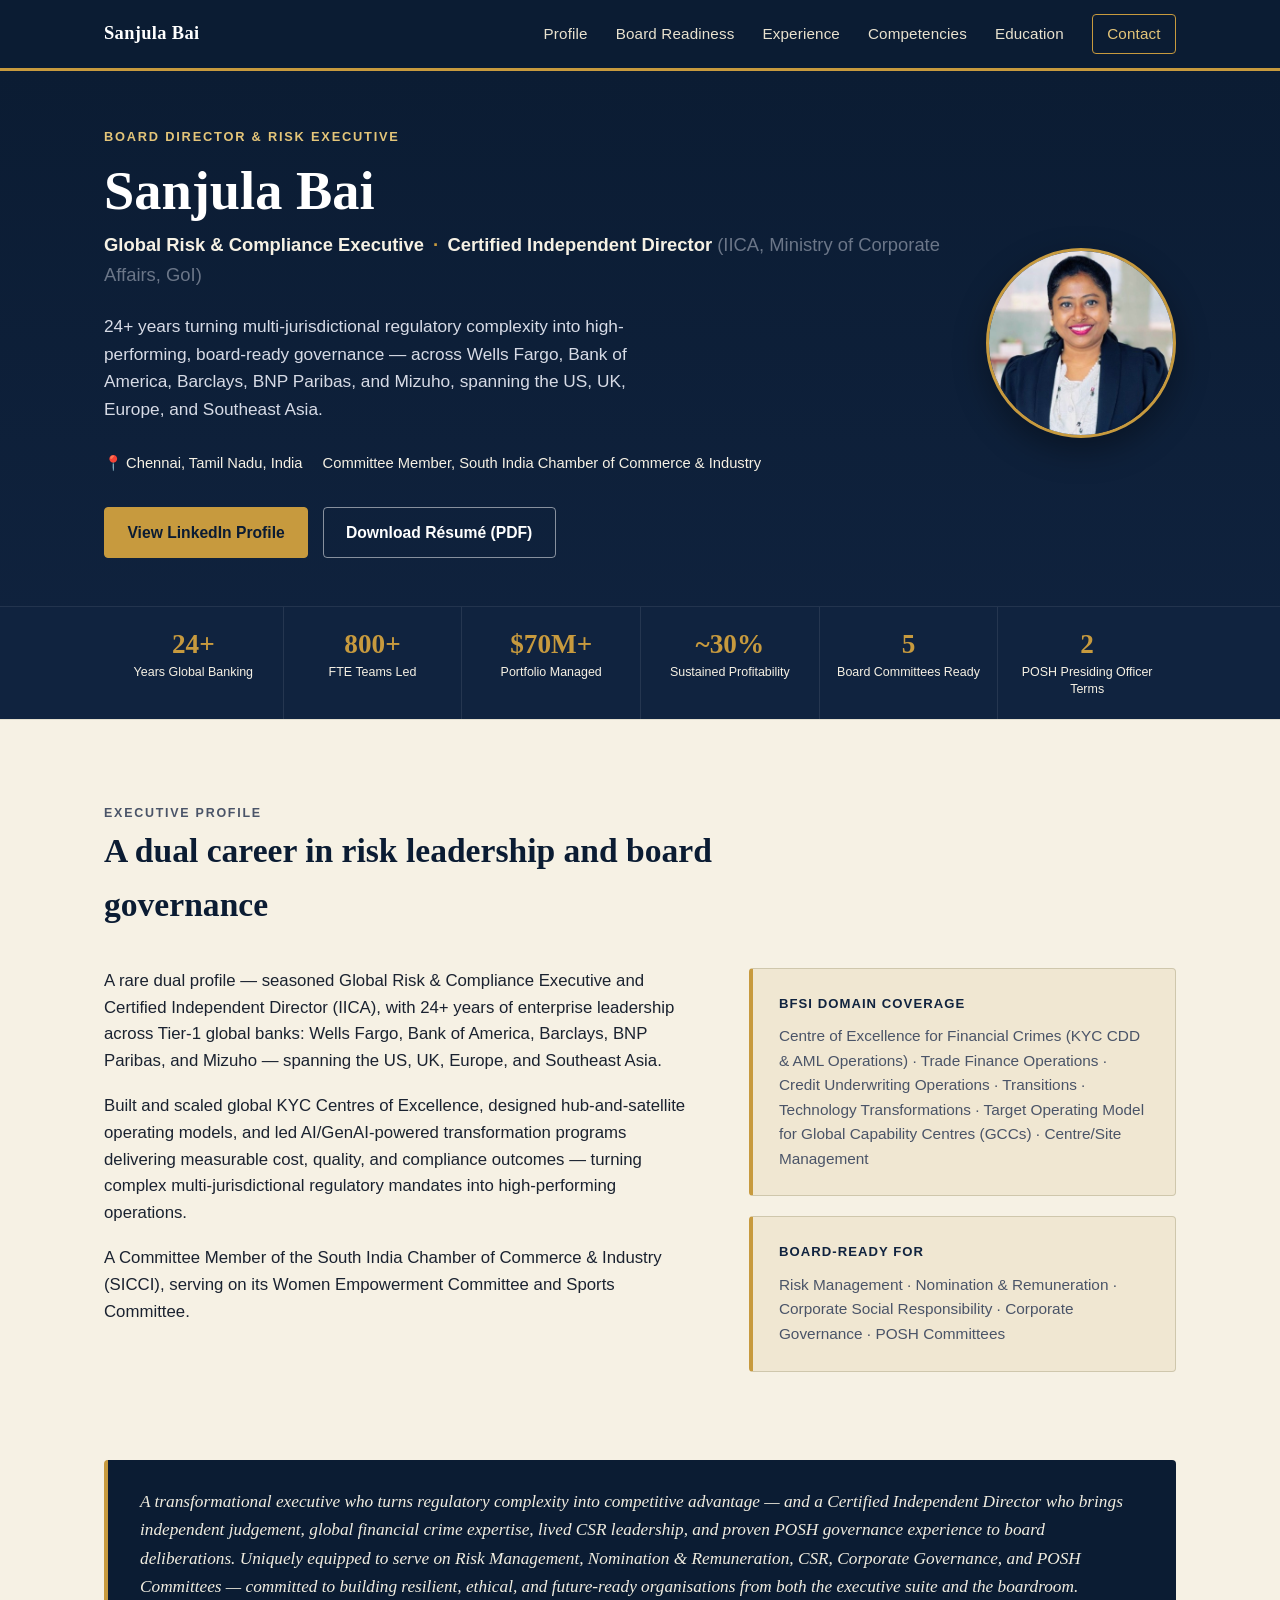
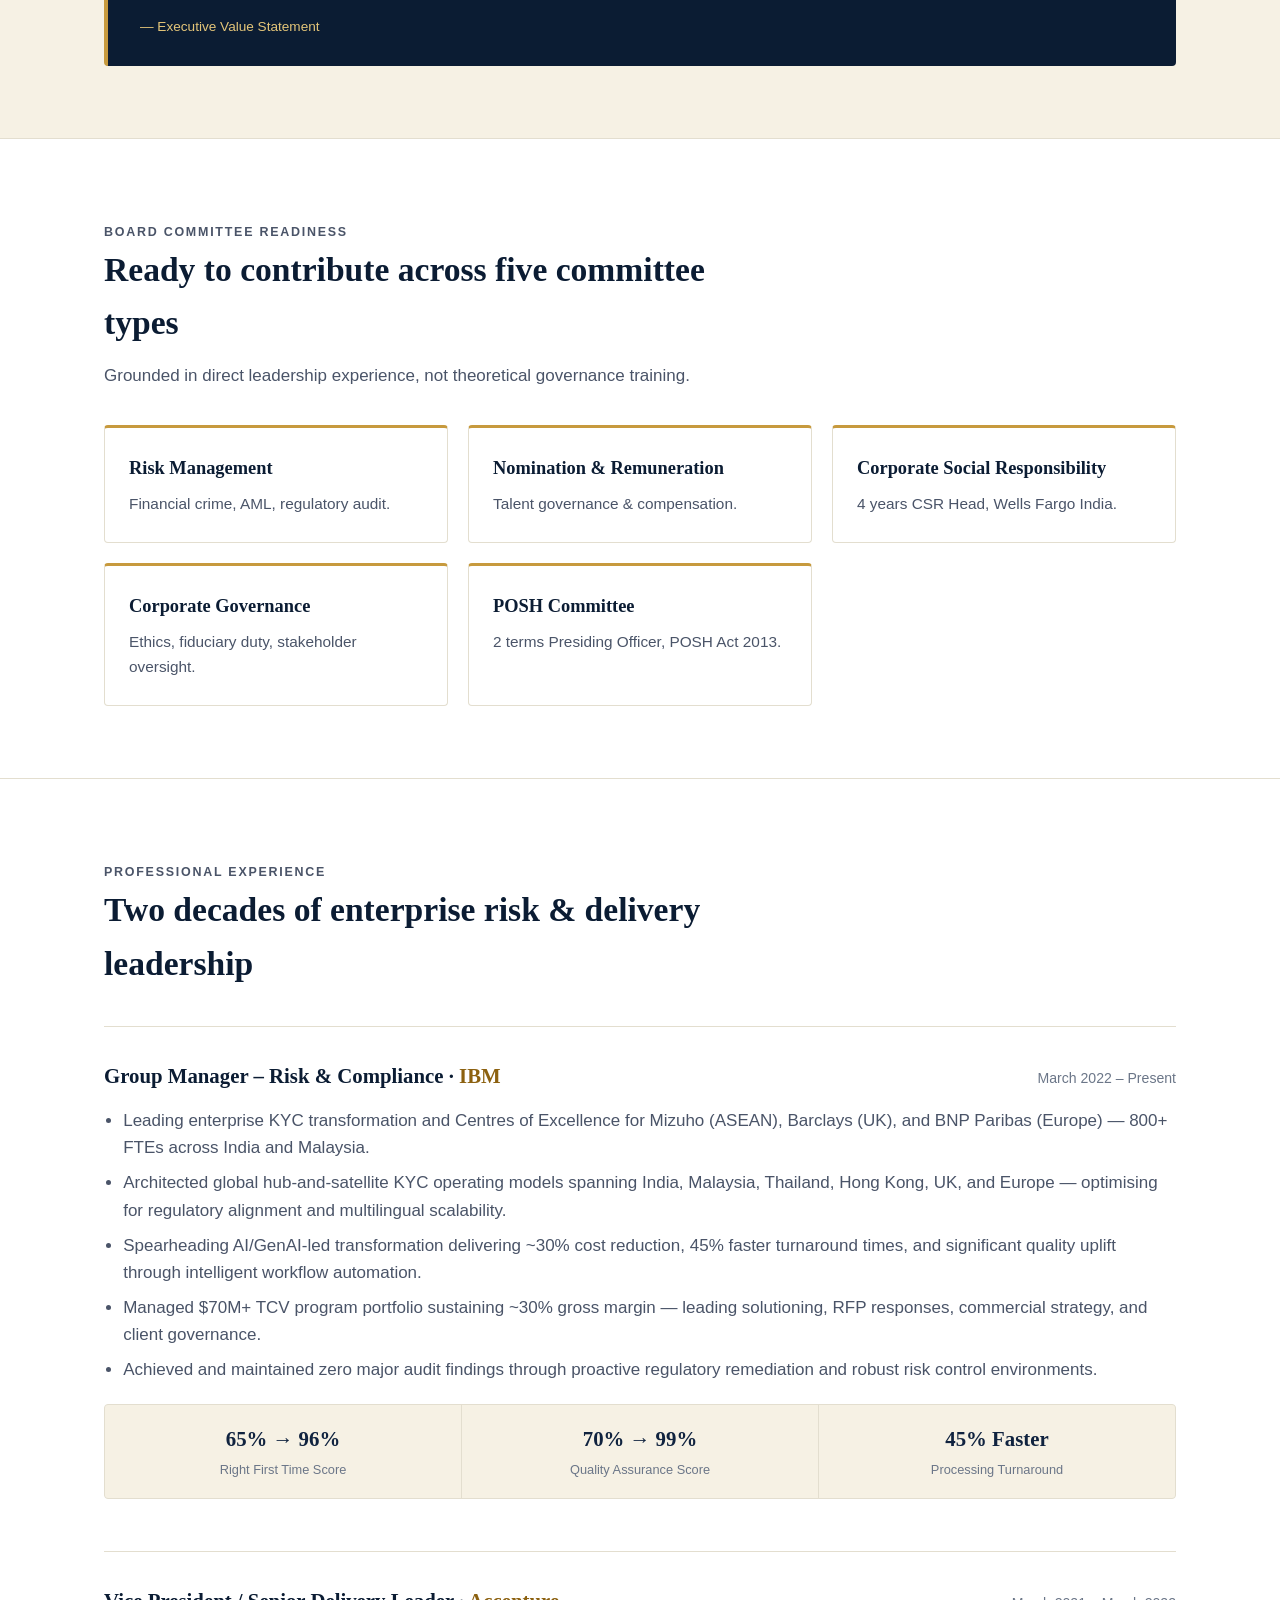
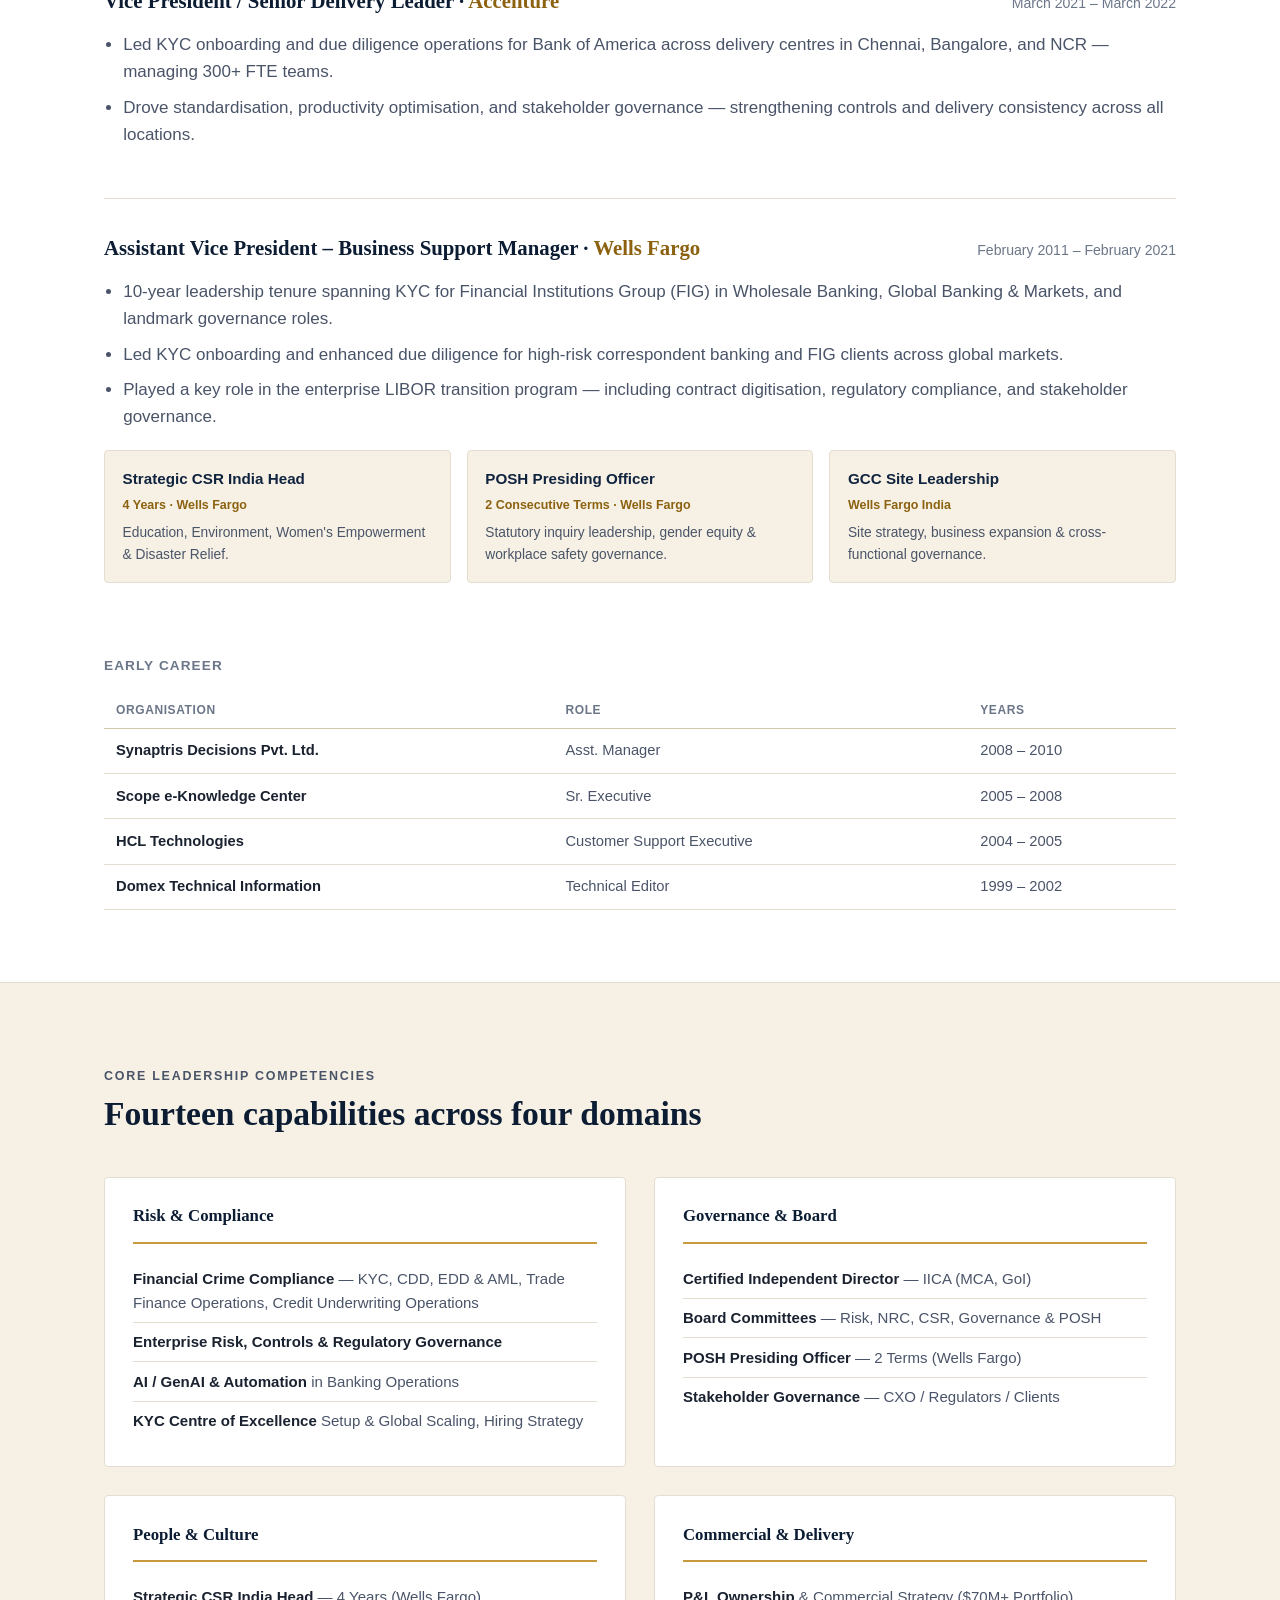
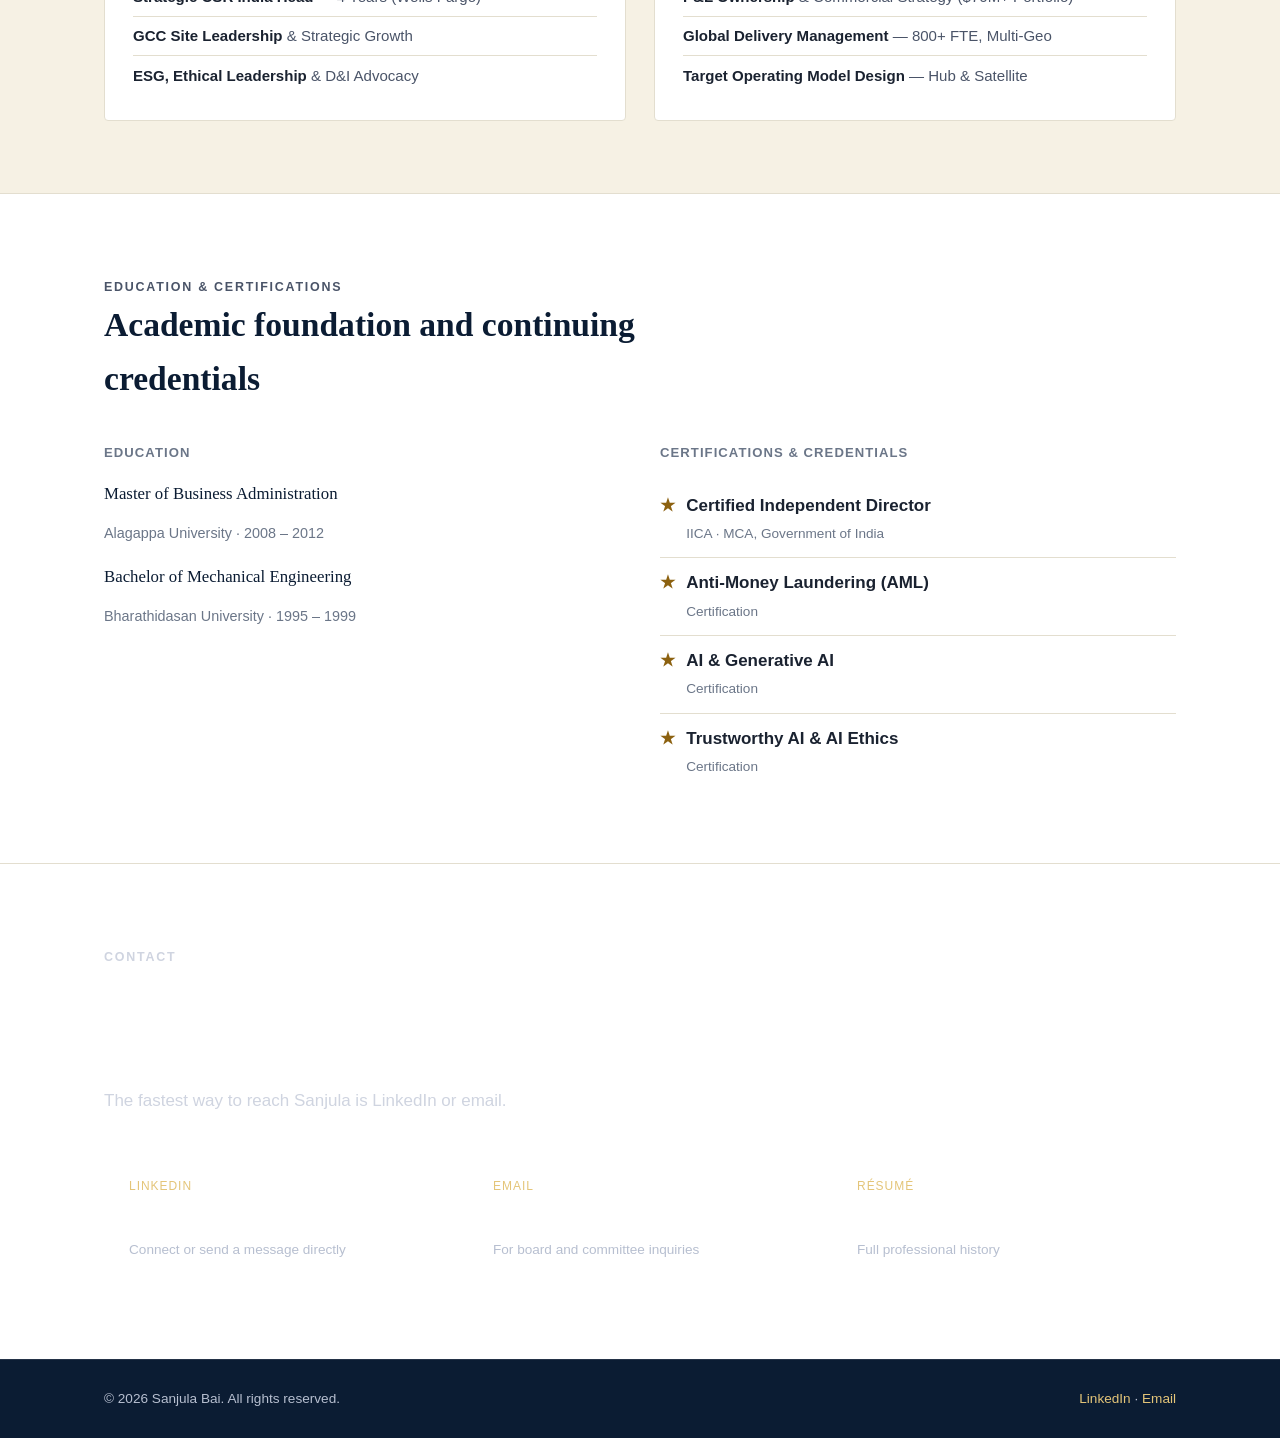
==== index.html @ 7408be64 "Initial build: Sanjula Bai executive profile site Static HTML/CSS/JS board-facing bio site built fro" ====
<!DOCTYPE html>
<html lang="en">
<head>
<meta charset="UTF-8">
<meta name="viewport" content="width=device-width, initial-scale=1">
<title>Sanjula Bai — Global Risk &amp; Compliance Executive · Certified Independent Director</title>
<meta name="description" content="Sanjula Bai is a Global Risk &amp; Compliance Executive and Certified Independent Director (IICA) with 24+ years across Wells Fargo, Bank of America, Barclays, BNP Paribas, and Mizuho. Board-ready for Risk, Nomination &amp; Remuneration, CSR, Corporate Governance, and POSH committees.">
<link rel="canonical" href="https://sanjulabai.com/">

<!-- Open Graph -->
<meta property="og:type" content="profile">
<meta property="og:title" content="Sanjula Bai — Global Risk &amp; Compliance Executive · Certified Independent Director">
<meta property="og:description" content="24+ years across Wells Fargo, Bank of America, Barclays, BNP Paribas, and Mizuho. 800+ FTE teams led · $70M+ portfolio managed · Board-ready for 5 committee types.">
<meta property="og:url" content="https://sanjulabai.com/">
<meta property="og:site_name" content="Sanjula Bai">
<meta property="og:image" content="https://sanjulabai.com/assets/img/og-image.png">
<meta property="og:image:width" content="1200">
<meta property="og:image:height" content="630">
<meta property="og:locale" content="en_US">

<!-- Twitter -->
<meta name="twitter:card" content="summary_large_image">
<meta name="twitter:title" content="Sanjula Bai — Global Risk &amp; Compliance Executive · Certified Independent Director">
<meta name="twitter:description" content="24+ years across Wells Fargo, Bank of America, Barclays, BNP Paribas, and Mizuho. Board-ready for Risk, Nomination &amp; Remuneration, CSR, Corporate Governance, and POSH committees.">
<meta name="twitter:image" content="https://sanjulabai.com/assets/img/og-image.png">

<link rel="icon" href="/favicon.svg" type="image/svg+xml">
<link rel="alternate icon" href="/favicon.svg">
<link rel="apple-touch-icon" href="/assets/img/apple-touch-icon.png">
<meta name="theme-color" content="#0b1c33">

<link rel="stylesheet" href="/css/style.css">

<script type="application/ld+json">
{
  "@context": "https://schema.org",
  "@type": "Person",
  "name": "Sanjula Bai",
  "url": "https://sanjulabai.com/",
  "image": "https://sanjulabai.com/assets/img/sanjula-bai-headshot.png",
  "jobTitle": "Group Manager – Risk & Compliance",
  "worksFor": {
    "@type": "Organization",
    "name": "IBM"
  },
  "email": "mailto:sanjulabai@gmail.com",
  "sameAs": [
    "https://www.linkedin.com/in/sanjulabai/"
  ],
  "address": {
    "@type": "PostalAddress",
    "addressLocality": "Chennai",
    "addressRegion": "Tamil Nadu",
    "addressCountry": "IN"
  },
  "alumniOf": [
    {
      "@type": "CollegeOrUniversity",
      "name": "Alagappa University"
    },
    {
      "@type": "CollegeOrUniversity",
      "name": "Bharathidasan University"
    }
  ],
  "hasCredential": [
    {
      "@type": "EducationalOccupationalCredential",
      "credentialCategory": "Certified Independent Director",
      "recognizedBy": {
        "@type": "Organization",
        "name": "Indian Institute of Corporate Affairs (IICA), Ministry of Corporate Affairs, Government of India"
      }
    },
    {
      "@type": "EducationalOccupationalCredential",
      "credentialCategory": "Anti-Money Laundering (AML) Certification"
    },
    {
      "@type": "EducationalOccupationalCredential",
      "credentialCategory": "AI & Generative AI Certification"
    },
    {
      "@type": "EducationalOccupationalCredential",
      "credentialCategory": "Trustworthy AI & AI Ethics Certification"
    }
  ],
  "memberOf": [
    {
      "@type": "Organization",
      "name": "South India Chamber of Commerce & Industry (SICCI)"
    }
  ],
  "description": "Global Risk & Compliance Executive and Certified Independent Director (IICA) with 24+ years of enterprise leadership across Wells Fargo, Bank of America, Barclays, BNP Paribas, and Mizuho, spanning the US, UK, Europe, and Southeast Asia."
}
</script>
</head>
<body>
<a class="skip-link" href="#main">Skip to main content</a>

<header class="site-header">
  <div class="wrap">
    <a class="brand" href="#top">Sanjula Bai</a>
    <button class="nav-toggle" type="button" aria-expanded="false" aria-controls="site-nav">
      <span aria-hidden="true">☰</span> Menu
    </button>
    <nav class="site-nav" id="site-nav" aria-label="Primary">
      <a href="#profile">Profile</a>
      <a href="#board">Board Readiness</a>
      <a href="#experience">Experience</a>
      <a href="#competencies">Competencies</a>
      <a href="#education">Education</a>
      <a href="#contact" class="nav-cta">Contact</a>
    </nav>
  </div>
</header>

<main id="main">

  <section class="hero" id="top">
    <div class="wrap hero-grid">
      <div>
        <p class="hero-eyebrow">Board Director &amp; Risk Executive</p>
        <h1>Sanjula Bai</h1>
        <p class="role-line">Global Risk &amp; Compliance Executive<span class="sep">·</span>Certified Independent Director <span style="color:var(--ink-faint); font-weight:500;">(IICA, Ministry of Corporate Affairs, GoI)</span></p>
        <p class="positioning">24+ years turning multi-jurisdictional regulatory complexity into high-performing, board-ready governance — across Wells Fargo, Bank of America, Barclays, BNP Paribas, and Mizuho, spanning the US, UK, Europe, and Southeast Asia.</p>
        <p class="hero-meta">
          <span>📍 Chennai, Tamil Nadu, India</span>
          <span>Committee Member, South India Chamber of Commerce &amp; Industry</span>
        </p>
        <div class="hero-actions">
          <a class="btn btn-gold" href="https://www.linkedin.com/in/sanjulabai/" target="_blank" rel="noopener">View LinkedIn Profile</a>
          <a class="btn btn-outline" href="/assets/resume/Sanjula-Bai-Resume.pdf" download>Download Résumé (PDF)</a>
        </div>
      </div>
      <div class="hero-photo">
        <img src="/assets/img/sanjula-bai-headshot.png" alt="Portrait of Sanjula Bai" width="190" height="190">
      </div>
    </div>
    <div class="stat-strip">
      <div class="wrap">
        <ul>
          <li><span class="num">24+</span><span class="label">Years Global Banking</span></li>
          <li><span class="num">800+</span><span class="label">FTE Teams Led</span></li>
          <li><span class="num">$70M+</span><span class="label">Portfolio Managed</span></li>
          <li><span class="num">~30%</span><span class="label">Sustained Profitability</span></li>
          <li><span class="num">5</span><span class="label">Board Committees Ready</span></li>
          <li><span class="num">2</span><span class="label">POSH Presiding Officer Terms</span></li>
        </ul>
      </div>
    </div>
  </section>

  <section id="profile">
    <div class="wrap">
      <div class="section-head">
        <p class="section-kicker">Executive Profile</p>
        <h2>A dual career in risk leadership and board governance</h2>
      </div>
      <div class="profile-text">
        <div>
          <p>A rare dual profile — seasoned Global Risk &amp; Compliance Executive and Certified Independent Director (IICA), with 24+ years of enterprise leadership across Tier-1 global banks: Wells Fargo, Bank of America, Barclays, BNP Paribas, and Mizuho — spanning the US, UK, Europe, and Southeast Asia.</p>
          <p>Built and scaled global KYC Centres of Excellence, designed hub-and-satellite operating models, and led AI/GenAI-powered transformation programs delivering measurable cost, quality, and compliance outcomes — turning complex multi-jurisdictional regulatory mandates into high-performing operations.</p>
          <p>A Committee Member of the South India Chamber of Commerce &amp; Industry (SICCI), serving on its Women Empowerment Committee and Sports Committee.</p>
        </div>
        <div>
          <div class="capability-panel">
            <h3>BFSI Domain Coverage</h3>
            <p>Centre of Excellence for Financial Crimes (KYC CDD &amp; AML Operations) · Trade Finance Operations · Credit Underwriting Operations · Transitions · Technology Transformations · Target Operating Model for Global Capability Centres (GCCs) · Centre/Site Management</p>
          </div>
          <div class="capability-panel">
            <h3>Board-Ready For</h3>
            <p>Risk Management · Nomination &amp; Remuneration · Corporate Social Responsibility · Corporate Governance · POSH Committees</p>
          </div>
        </div>
        <div class="pull-quote">
          <blockquote>A transformational executive who turns regulatory complexity into competitive advantage — and a Certified Independent Director who brings independent judgement, global financial crime expertise, lived CSR leadership, and proven POSH governance experience to board deliberations. Uniquely equipped to serve on Risk Management, Nomination &amp; Remuneration, CSR, Corporate Governance, and POSH Committees — committed to building resilient, ethical, and future-ready organisations from both the executive suite and the boardroom.</blockquote>
          <cite>— Executive Value Statement</cite>
        </div>
      </div>
    </div>
  </section>

  <section id="board">
    <div class="wrap">
      <div class="section-head">
        <p class="section-kicker">Board Committee Readiness</p>
        <h2>Ready to contribute across five committee types</h2>
        <p>Grounded in direct leadership experience, not theoretical governance training.</p>
      </div>
      <div class="committee-grid">
        <div class="committee-card">
          <h3>Risk Management</h3>
          <p>Financial crime, AML, regulatory audit.</p>
        </div>
        <div class="committee-card">
          <h3>Nomination &amp; Remuneration</h3>
          <p>Talent governance &amp; compensation.</p>
        </div>
        <div class="committee-card">
          <h3>Corporate Social Responsibility</h3>
          <p>4 years CSR Head, Wells Fargo India.</p>
        </div>
        <div class="committee-card">
          <h3>Corporate Governance</h3>
          <p>Ethics, fiduciary duty, stakeholder oversight.</p>
        </div>
        <div class="committee-card">
          <h3>POSH Committee</h3>
          <p>2 terms Presiding Officer, POSH Act 2013.</p>
        </div>
      </div>
    </div>
  </section>

  <section id="experience">
    <div class="wrap">
      <div class="section-head">
        <p class="section-kicker">Professional Experience</p>
        <h2>Two decades of enterprise risk &amp; delivery leadership</h2>
      </div>

      <div class="role">
        <div class="role-head">
          <h3 class="role-title">Group Manager – Risk &amp; Compliance <span class="sep">·</span> <span class="company">IBM</span></h3>
          <span class="role-dates">March 2022 – Present</span>
        </div>
        <ul class="bullets">
          <li>Leading enterprise KYC transformation and Centres of Excellence for Mizuho (ASEAN), Barclays (UK), and BNP Paribas (Europe) — 800+ FTEs across India and Malaysia.</li>
          <li>Architected global hub-and-satellite KYC operating models spanning India, Malaysia, Thailand, Hong Kong, UK, and Europe — optimising for regulatory alignment and multilingual scalability.</li>
          <li>Spearheading AI/GenAI-led transformation delivering ~30% cost reduction, 45% faster turnaround times, and significant quality uplift through intelligent workflow automation.</li>
          <li>Managed $70M+ TCV program portfolio sustaining ~30% gross margin — leading solutioning, RFP responses, commercial strategy, and client governance.</li>
          <li>Achieved and maintained zero major audit findings through proactive regulatory remediation and robust risk control environments.</li>
        </ul>
        <div class="metric-row">
          <div class="metric"><span class="value">65% → 96%</span><span class="label">Right First Time Score</span></div>
          <div class="metric"><span class="value">70% → 99%</span><span class="label">Quality Assurance Score</span></div>
          <div class="metric"><span class="value">45% Faster</span><span class="label">Processing Turnaround</span></div>
        </div>
      </div>

      <div class="role">
        <div class="role-head">
          <h3 class="role-title">Vice President / Senior Delivery Leader <span class="sep">·</span> <span class="company">Accenture</span></h3>
          <span class="role-dates">March 2021 – March 2022</span>
        </div>
        <ul class="bullets">
          <li>Led KYC onboarding and due diligence operations for Bank of America across delivery centres in Chennai, Bangalore, and NCR — managing 300+ FTE teams.</li>
          <li>Drove standardisation, productivity optimisation, and stakeholder governance — strengthening controls and delivery consistency across all locations.</li>
        </ul>
      </div>

      <div class="role">
        <div class="role-head">
          <h3 class="role-title">Assistant Vice President – Business Support Manager <span class="sep">·</span> <span class="company">Wells Fargo</span></h3>
          <span class="role-dates">February 2011 – February 2021</span>
        </div>
        <ul class="bullets">
          <li>10-year leadership tenure spanning KYC for Financial Institutions Group (FIG) in Wholesale Banking, Global Banking &amp; Markets, and landmark governance roles.</li>
          <li>Led KYC onboarding and enhanced due diligence for high-risk correspondent banking and FIG clients across global markets.</li>
          <li>Played a key role in the enterprise LIBOR transition program — including contract digitisation, regulatory compliance, and stakeholder governance.</li>
        </ul>
        <div class="concurrent-roles">
          <div class="item">
            <h4>Strategic CSR India Head</h4>
            <span class="tenure">4 Years · Wells Fargo</span>
            <p>Education, Environment, Women's Empowerment &amp; Disaster Relief.</p>
          </div>
          <div class="item">
            <h4>POSH Presiding Officer</h4>
            <span class="tenure">2 Consecutive Terms · Wells Fargo</span>
            <p>Statutory inquiry leadership, gender equity &amp; workplace safety governance.</p>
          </div>
          <div class="item">
            <h4>GCC Site Leadership</h4>
            <span class="tenure">Wells Fargo India</span>
            <p>Site strategy, business expansion &amp; cross-functional governance.</p>
          </div>
        </div>
      </div>

      <div class="early-career">
        <h3>Early Career</h3>
        <table>
          <thead>
            <tr><th scope="col">Organisation</th><th scope="col">Role</th><th scope="col">Years</th></tr>
          </thead>
          <tbody>
            <tr><td>Synaptris Decisions Pvt. Ltd.</td><td>Asst. Manager</td><td>2008 – 2010</td></tr>
            <tr><td>Scope e-Knowledge Center</td><td>Sr. Executive</td><td>2005 – 2008</td></tr>
            <tr><td>HCL Technologies</td><td>Customer Support Executive</td><td>2004 – 2005</td></tr>
            <tr><td>Domex Technical Information</td><td>Technical Editor</td><td>1999 – 2002</td></tr>
          </tbody>
        </table>
      </div>
    </div>
  </section>

  <section id="competencies">
    <div class="wrap">
      <div class="section-head">
        <p class="section-kicker">Core Leadership Competencies</p>
        <h2>Fourteen capabilities across four domains</h2>
      </div>
      <div class="competency-groups">
        <div class="competency-group">
          <h3>Risk &amp; Compliance</h3>
          <ul>
            <li><strong>Financial Crime Compliance</strong> — KYC, CDD, EDD &amp; AML, Trade Finance Operations, Credit Underwriting Operations</li>
            <li><strong>Enterprise Risk, Controls &amp; Regulatory Governance</strong></li>
            <li><strong>AI / GenAI &amp; Automation</strong> in Banking Operations</li>
            <li><strong>KYC Centre of Excellence</strong> Setup &amp; Global Scaling, Hiring Strategy</li>
          </ul>
        </div>
        <div class="competency-group">
          <h3>Governance &amp; Board</h3>
          <ul>
            <li><strong>Certified Independent Director</strong> — IICA (MCA, GoI)</li>
            <li><strong>Board Committees</strong> — Risk, NRC, CSR, Governance &amp; POSH</li>
            <li><strong>POSH Presiding Officer</strong> — 2 Terms (Wells Fargo)</li>
            <li><strong>Stakeholder Governance</strong> — CXO / Regulators / Clients</li>
          </ul>
        </div>
        <div class="competency-group">
          <h3>People &amp; Culture</h3>
          <ul>
            <li><strong>Strategic CSR India Head</strong> — 4 Years (Wells Fargo)</li>
            <li><strong>GCC Site Leadership</strong> &amp; Strategic Growth</li>
            <li><strong>ESG, Ethical Leadership</strong> &amp; D&amp;I Advocacy</li>
          </ul>
        </div>
        <div class="competency-group">
          <h3>Commercial &amp; Delivery</h3>
          <ul>
            <li><strong>P&amp;L Ownership</strong> &amp; Commercial Strategy ($70M+ Portfolio)</li>
            <li><strong>Global Delivery Management</strong> — 800+ FTE, Multi-Geo</li>
            <li><strong>Target Operating Model Design</strong> — Hub &amp; Satellite</li>
          </ul>
        </div>
      </div>
    </div>
  </section>

  <section id="education">
    <div class="wrap">
      <div class="section-head">
        <p class="section-kicker">Education &amp; Certifications</p>
        <h2>Academic foundation and continuing credentials</h2>
      </div>
      <div class="edu-cert-grid">
        <div>
          <h3>Education</h3>
          <div class="edu-item">
            <p class="degree">Master of Business Administration</p>
            <p class="school">Alagappa University · 2008 – 2012</p>
          </div>
          <div class="edu-item">
            <p class="degree">Bachelor of Mechanical Engineering</p>
            <p class="school">Bharathidasan University · 1995 – 1999</p>
          </div>
        </div>
        <div>
          <h3>Certifications &amp; Credentials</h3>
          <ul class="cert-list">
            <li><span class="mark">★</span><span><span class="name">Certified Independent Director</span><span class="issuer">IICA · MCA, Government of India</span></span></li>
            <li><span class="mark">★</span><span><span class="name">Anti-Money Laundering (AML)</span><span class="issuer">Certification</span></span></li>
            <li><span class="mark">★</span><span><span class="name">AI &amp; Generative AI</span><span class="issuer">Certification</span></span></li>
            <li><span class="mark">★</span><span><span class="name">Trustworthy AI &amp; AI Ethics</span><span class="issuer">Certification</span></span></li>
          </ul>
        </div>
      </div>
    </div>
  </section>

  <section id="contact" class="contact-section">
    <div class="wrap">
      <div class="section-head">
        <p class="section-kicker">Contact</p>
        <h2>For board opportunities and speaking engagements</h2>
        <p>The fastest way to reach Sanjula is LinkedIn or email.</p>
      </div>
      <div class="contact-grid">
        <a class="contact-card" href="https://www.linkedin.com/in/sanjulabai/" target="_blank" rel="noopener">
          <span class="kicker">LinkedIn</span>
          <span class="value">linkedin.com/in/sanjulabai</span>
          <span class="hint">Connect or send a message directly</span>
        </a>
        <a class="contact-card" href="mailto:sanjulabai@gmail.com">
          <span class="kicker">Email</span>
          <span class="value">sanjulabai@gmail.com</span>
          <span class="hint">For board and committee inquiries</span>
        </a>
        <a class="contact-card" href="/assets/resume/Sanjula-Bai-Resume.pdf" download>
          <span class="kicker">Résumé</span>
          <span class="value">Download PDF</span>
          <span class="hint">Full professional history</span>
        </a>
      </div>
    </div>
  </section>

</main>

<footer class="site-footer">
  <div class="wrap">
    <span>© <span id="year">2026</span> Sanjula Bai. All rights reserved.</span>
    <span><a href="https://www.linkedin.com/in/sanjulabai/" target="_blank" rel="noopener">LinkedIn</a> · <a href="mailto:sanjulabai@gmail.com">Email</a></span>
  </div>
</footer>

<script src="/js/main.js"></script>
</body>
</html>
---- css/style.css ----
/* Sanjula Bai — board/executive profile site
   Palette carries the résumé's navy + gold identity. Light theme is the
   primary design target; dark theme follows prefers-color-scheme. */

:root {
  --navy-900: #0b1c33;
  --navy-800: #10233f;
  --navy-700: #16304f;
  --gold-600: #8c6110;
  --gold-500: #c79a3e;
  --gold-300: #e4c579;
  --cream-100: #f6f1e4;
  --cream-200: #f0e7d2;
  --paper: #ffffff;
  --ink: #1a2230;
  --ink-soft: #4a5468;
  --ink-faint: #6b7688;
  --line: #e3decf;
  --line-strong: #cfc7ac;
  --focus: #0b6bcb;

  --font-serif: Georgia, "Iowan Old Style", "Palatino Linotype", Palatino, "Book Antiqua", serif;
  --font-sans: -apple-system, BlinkMacSystemFont, "Segoe UI", Roboto, "Helvetica Neue", Arial, sans-serif;

  --max-width: 1120px;
  --radius: 4px;
}

@media (prefers-color-scheme: dark) {
  :root:not([data-theme="light"]) {
    --navy-900: #060e1c;
    --navy-800: #0c1a2e;
    --navy-700: #142944;
    --gold-600: #d8ac4e;
    --gold-500: #e0b95c;
    --gold-300: #eecf8b;
    --cream-100: #16202f;
    --cream-200: #1b2636;
    --paper: #0d1520;
    --ink: #e9ecf2;
    --ink-soft: #b7c0d0;
    --ink-faint: #8a95a8;
    --line: #263043;
    --line-strong: #35415a;
    --focus: #6fb3ff;
  }
}

:root[data-theme="dark"] {
  --navy-900: #060e1c;
  --navy-800: #0c1a2e;
  --navy-700: #142944;
  --gold-600: #d8ac4e;
  --gold-500: #e0b95c;
  --gold-300: #eecf8b;
  --cream-100: #16202f;
  --cream-200: #1b2636;
  --paper: #0d1520;
  --ink: #e9ecf2;
  --ink-soft: #b7c0d0;
  --ink-faint: #8a95a8;
  --line: #263043;
  --line-strong: #35415a;
  --focus: #6fb3ff;
}

* { box-sizing: border-box; }

html {
  -webkit-text-size-adjust: 100%;
}

body {
  margin: 0;
  background: var(--paper);
  color: var(--ink);
  font-family: var(--font-sans);
  font-size: 17px;
  line-height: 1.6;
  -webkit-font-smoothing: antialiased;
}

img { max-width: 100%; display: block; }

a { color: inherit; }

.visually-hidden {
  position: absolute;
  width: 1px; height: 1px;
  padding: 0; margin: -1px;
  overflow: hidden;
  clip: rect(0,0,0,0);
  white-space: nowrap;
  border: 0;
}

.skip-link {
  position: absolute;
  left: 1rem;
  top: -3rem;
  background: var(--navy-900);
  color: #fff;
  padding: 0.6rem 1rem;
  border-radius: var(--radius);
  z-index: 100;
  transition: top 0.15s ease;
}
.skip-link:focus {
  top: 1rem;
}

:focus-visible {
  outline: 3px solid var(--focus);
  outline-offset: 2px;
}

.wrap {
  max-width: var(--max-width);
  margin: 0 auto;
  padding: 0 1.5rem;
}

/* ---------- Header / Nav ---------- */

.site-header {
  background: var(--navy-900);
  color: #fff;
  border-bottom: 3px solid var(--gold-500);
}

.site-header .wrap {
  display: flex;
  align-items: center;
  justify-content: space-between;
  gap: 1rem;
  min-height: 68px;
}

.site-header .brand {
  font-family: var(--font-serif);
  font-weight: 700;
  font-size: 1.15rem;
  letter-spacing: 0.02em;
  color: #fff;
  text-decoration: none;
  white-space: nowrap;
}

.site-nav {
  display: flex;
  align-items: center;
  gap: 1.75rem;
}

.site-nav a {
  color: #e9e2cf;
  text-decoration: none;
  font-size: 0.95rem;
  letter-spacing: 0.01em;
}

.site-nav a:hover,
.site-nav a:focus-visible {
  color: var(--gold-300);
}

.nav-cta {
  border: 1px solid var(--gold-500);
  padding: 0.4rem 0.9rem;
  border-radius: var(--radius);
  color: var(--gold-300) !important;
}
.nav-cta:hover, .nav-cta:focus-visible {
  background: var(--gold-500);
  color: var(--navy-900) !important;
}

.nav-toggle {
  display: none;
  background: transparent;
  border: 1px solid rgba(255,255,255,0.35);
  color: #fff;
  border-radius: var(--radius);
  padding: 0.4rem 0.6rem;
  font-size: 0.95rem;
}

@media (max-width: 760px) {
  .nav-toggle { display: inline-flex; align-items: center; gap: 0.4rem; }
  .site-nav {
    position: absolute;
    top: 68px;
    left: 0;
    right: 0;
    background: var(--navy-900);
    flex-direction: column;
    align-items: flex-start;
    gap: 0;
    padding: 0.5rem 1.5rem 1.25rem;
    border-bottom: 3px solid var(--gold-500);
    display: none;
  }
  .site-nav.is-open { display: flex; }
  .site-nav a {
    padding: 0.65rem 0;
    width: 100%;
    border-bottom: 1px solid rgba(255,255,255,0.08);
  }
  .site-header { position: relative; }
  .nav-cta { margin-top: 0.5rem; display: inline-block; }
}

/* ---------- Hero ---------- */

.hero {
  background: linear-gradient(180deg, var(--navy-900) 0%, var(--navy-800) 100%);
  color: #fff;
  padding: 3.5rem 0 0;
}

.hero-grid {
  display: grid;
  grid-template-columns: 1fr auto;
  gap: 2.5rem;
  align-items: center;
  padding-bottom: 3rem;
}

.hero-eyebrow {
  text-transform: uppercase;
  letter-spacing: 0.14em;
  font-size: 0.8rem;
  color: var(--gold-300);
  font-weight: 600;
  margin: 0 0 0.9rem;
}

.hero h1 {
  font-family: var(--font-serif);
  font-size: clamp(2.3rem, 5vw, 3.4rem);
  line-height: 1.08;
  margin: 0 0 0.6rem;
  font-weight: 700;
}

.hero .role-line {
  font-size: 1.15rem;
  color: var(--cream-100);
  margin: 0 0 1.5rem;
  font-weight: 600;
}

.hero .role-line .sep {
  color: var(--gold-500);
  margin: 0 0.5em;
}

.hero p.positioning {
  max-width: 60ch;
  font-size: 1.08rem;
  color: #d7dbe6;
  margin: 0 0 1.75rem;
}

.hero-meta {
  display: flex;
  flex-wrap: wrap;
  gap: 1.25rem;
  font-size: 0.92rem;
  color: var(--cream-100);
  margin-bottom: 2rem;
}

.hero-meta span { display: inline-flex; align-items: center; gap: 0.4em; }

.hero-actions {
  display: flex;
  flex-wrap: wrap;
  gap: 0.9rem;
}

.btn {
  display: inline-flex;
  align-items: center;
  gap: 0.5em;
  padding: 0.75rem 1.4rem;
  border-radius: var(--radius);
  font-size: 0.98rem;
  font-weight: 600;
  text-decoration: none;
  border: 1px solid transparent;
  cursor: pointer;
}

.btn-gold {
  background: var(--gold-500);
  color: var(--navy-900);
  border-color: var(--gold-500);
}
.btn-gold:hover, .btn-gold:focus-visible {
  background: var(--gold-300);
  border-color: var(--gold-300);
}

.btn-outline {
  background: transparent;
  color: #fff;
  border-color: rgba(255,255,255,0.5);
}
.btn-outline:hover, .btn-outline:focus-visible {
  border-color: #fff;
  background: rgba(255,255,255,0.08);
}

.hero-photo {
  width: 190px;
  height: 190px;
  border-radius: 50%;
  overflow: hidden;
  border: 3px solid var(--gold-500);
  box-shadow: 0 12px 32px rgba(0,0,0,0.35);
  flex-shrink: 0;
}
.hero-photo img {
  width: 100%; height: 100%;
  object-fit: cover;
}

@media (max-width: 760px) {
  .hero-grid {
    grid-template-columns: 1fr;
    text-align: left;
  }
  .hero-photo { order: -1; width: 140px; height: 140px; }
}

/* ---------- Stat strip ---------- */

.stat-strip {
  background: var(--navy-800);
  border-top: 1px solid rgba(255,255,255,0.08);
}

.stat-strip ul {
  list-style: none;
  margin: 0; padding: 0;
  display: grid;
  grid-template-columns: repeat(6, 1fr);
}

.stat-strip li {
  padding: 1.4rem 0.75rem;
  text-align: center;
  border-left: 1px solid rgba(255,255,255,0.09);
}
.stat-strip li:first-child { border-left: none; }

.stat-strip .num {
  display: block;
  font-family: var(--font-serif);
  font-size: 1.7rem;
  font-weight: 700;
  color: var(--gold-500);
  line-height: 1.1;
}
.stat-strip .label {
  display: block;
  font-size: 0.78rem;
  color: var(--cream-100);
  margin-top: 0.3rem;
  line-height: 1.3;
}

@media (max-width: 900px) {
  .stat-strip ul { grid-template-columns: repeat(3, 1fr); }
  .stat-strip li:nth-child(4) { border-left: none; }
}
@media (max-width: 520px) {
  .stat-strip ul { grid-template-columns: repeat(2, 1fr); }
  .stat-strip li:nth-child(3),
  .stat-strip li:nth-child(5) { border-left: none; }
}

/* ---------- Section scaffolding ---------- */

section { padding: 4.5rem 0; }
section + section { border-top: 1px solid var(--line); }

.section-head {
  margin-bottom: 2.25rem;
  max-width: 70ch;
}

.section-kicker {
  text-transform: uppercase;
  letter-spacing: 0.14em;
  font-size: 0.78rem;
  font-weight: 700;
  color: var(--gold-600);
  margin: 0 0 0.6rem;
}

.section-head h2 {
  font-family: var(--font-serif);
  font-size: clamp(1.6rem, 3vw, 2.1rem);
  margin: 0;
  color: var(--navy-900);
}
:root[data-theme="dark"] .section-head h2,
@media (prefers-color-scheme: dark) { }

.section-head p {
  color: var(--ink-soft);
  margin: 0.75rem 0 0;
}

section#profile, section#board, section#experience, section#competencies,
section#education, section#contact {
  background: var(--paper);
}
section#profile { background: var(--cream-100); }
section#competencies { background: var(--cream-100); }

/* ---------- Executive profile ---------- */

.profile-text {
  display: grid;
  grid-template-columns: 1.4fr 1fr;
  gap: 3rem;
  align-items: start;
}

.profile-text p {
  font-size: 1.05rem;
  color: var(--ink);
  margin: 0 0 1.1rem;
}

.capability-panel {
  background: var(--cream-200);
  border: 1px solid var(--line-strong);
  border-left: 4px solid var(--gold-500);
  border-radius: var(--radius);
  padding: 1.5rem 1.6rem;
}
.capability-panel + .capability-panel { margin-top: 1.25rem; }
.capability-panel h3 {
  font-size: 0.82rem;
  text-transform: uppercase;
  letter-spacing: 0.08em;
  color: var(--navy-800);
  margin: 0 0 0.65rem;
}
.capability-panel p {
  margin: 0;
  font-size: 0.96rem;
  color: var(--ink-soft);
}

.pull-quote {
  margin: 2.5rem 0 0;
  padding: 1.75rem 2rem;
  background: var(--navy-900);
  color: #f1ede0;
  border-radius: var(--radius);
  border-left: 4px solid var(--gold-500);
  grid-column: 1 / -1;
}
.pull-quote blockquote {
  margin: 0;
  font-family: var(--font-serif);
  font-style: italic;
  font-size: 1.08rem;
  line-height: 1.65;
}
.pull-quote cite {
  display: block;
  margin-top: 0.9rem;
  font-style: normal;
  font-size: 0.85rem;
  color: var(--gold-300);
}

@media (max-width: 820px) {
  .profile-text { grid-template-columns: 1fr; }
}

/* ---------- Board committee readiness ---------- */

.committee-grid {
  display: grid;
  grid-template-columns: repeat(3, 1fr);
  gap: 1.25rem;
}

.committee-card {
  background: var(--paper);
  border: 1px solid var(--line);
  border-top: 3px solid var(--gold-500);
  border-radius: var(--radius);
  padding: 1.6rem 1.5rem;
}

.committee-card h3 {
  font-family: var(--font-serif);
  font-size: 1.15rem;
  margin: 0 0 0.55rem;
  color: var(--navy-900);
}

.committee-card p {
  margin: 0;
  color: var(--ink-soft);
  font-size: 0.96rem;
}

@media (max-width: 900px) {
  .committee-grid { grid-template-columns: repeat(2, 1fr); }
}
@media (max-width: 600px) {
  .committee-grid { grid-template-columns: 1fr; }
}

/* ---------- Experience ---------- */

.role {
  padding: 2rem 0;
  border-top: 1px solid var(--line);
}
.role:first-of-type { border-top: none; padding-top: 0; }

.role-head {
  display: flex;
  flex-wrap: wrap;
  justify-content: space-between;
  align-items: baseline;
  gap: 0.5rem 1.5rem;
  margin-bottom: 0.9rem;
}

.role-title {
  font-family: var(--font-serif);
  font-size: 1.3rem;
  color: var(--navy-900);
  margin: 0;
}
.role-title .company {
  color: var(--gold-600);
}

.role-dates {
  font-size: 0.88rem;
  color: var(--ink-faint);
  white-space: nowrap;
}

.role ul.bullets {
  margin: 0 0 1.1rem;
  padding-left: 1.2rem;
  color: var(--ink-soft);
}
.role ul.bullets li { margin-bottom: 0.5rem; }

.metric-row {
  display: grid;
  grid-template-columns: repeat(3, 1fr);
  gap: 1px;
  background: var(--line);
  border: 1px solid var(--line);
  border-radius: var(--radius);
  overflow: hidden;
  margin: 1.25rem 0;
}
.metric-row .metric {
  background: var(--cream-100);
  padding: 1.1rem 1rem;
  text-align: center;
}
.metric .value {
  display: block;
  font-family: var(--font-serif);
  font-weight: 700;
  font-size: 1.3rem;
  color: var(--navy-800);
}
.metric .label {
  display: block;
  font-size: 0.8rem;
  color: var(--ink-faint);
  margin-top: 0.25rem;
}

.concurrent-roles {
  display: grid;
  grid-template-columns: repeat(3, 1fr);
  gap: 1rem;
  margin-top: 1.25rem;
}
.concurrent-roles .item {
  background: var(--cream-100);
  border: 1px solid var(--line);
  border-radius: var(--radius);
  padding: 1rem 1.1rem;
}
.concurrent-roles h4 {
  margin: 0 0 0.25rem;
  font-size: 0.95rem;
  color: var(--navy-800);
}
.concurrent-roles .tenure {
  font-size: 0.78rem;
  color: var(--gold-600);
  font-weight: 600;
  display: block;
  margin-bottom: 0.4rem;
}
.concurrent-roles p {
  margin: 0;
  font-size: 0.86rem;
  color: var(--ink-soft);
}

@media (max-width: 760px) {
  .metric-row { grid-template-columns: 1fr; }
  .concurrent-roles { grid-template-columns: 1fr; }
}

.early-career {
  margin-top: 2.5rem;
}
.early-career h3 {
  font-size: 0.85rem;
  text-transform: uppercase;
  letter-spacing: 0.08em;
  color: var(--ink-faint);
  margin: 0 0 1rem;
}
.early-career table {
  width: 100%;
  border-collapse: collapse;
  font-size: 0.92rem;
}
.early-career th {
  text-align: left;
  font-size: 0.75rem;
  text-transform: uppercase;
  letter-spacing: 0.05em;
  color: var(--ink-faint);
  padding: 0.5rem 0.75rem;
  border-bottom: 1px solid var(--line-strong);
}
.early-career td {
  padding: 0.65rem 0.75rem;
  border-bottom: 1px solid var(--line);
  color: var(--ink-soft);
}
.early-career td:first-child { color: var(--ink); font-weight: 600; }

/* ---------- Competencies ---------- */

.competency-groups {
  display: grid;
  grid-template-columns: repeat(2, 1fr);
  gap: 1.75rem;
}

.competency-group {
  background: var(--paper);
  border: 1px solid var(--line);
  border-radius: var(--radius);
  padding: 1.6rem 1.75rem;
}

.competency-group h3 {
  font-family: var(--font-serif);
  font-size: 1.05rem;
  color: var(--navy-900);
  margin: 0 0 1rem;
  padding-bottom: 0.7rem;
  border-bottom: 2px solid var(--gold-500);
}

.competency-group ul {
  list-style: none;
  margin: 0; padding: 0;
}
.competency-group li {
  padding: 0.45rem 0;
  font-size: 0.94rem;
  color: var(--ink-soft);
  border-top: 1px solid var(--line);
}
.competency-group li:first-child { border-top: none; }
.competency-group li strong { color: var(--ink); font-weight: 600; }

@media (max-width: 760px) {
  .competency-groups { grid-template-columns: 1fr; }
}

/* ---------- Education & certifications ---------- */

.edu-cert-grid {
  display: grid;
  grid-template-columns: 1fr 1fr;
  gap: 2.5rem;
}

.edu-cert-grid h3 {
  font-size: 0.82rem;
  text-transform: uppercase;
  letter-spacing: 0.08em;
  color: var(--ink-faint);
  margin: 0 0 1.1rem;
}

.edu-item {
  margin-bottom: 1.2rem;
}
.edu-item .degree {
  font-family: var(--font-serif);
  font-size: 1.05rem;
  color: var(--navy-900);
  margin: 0 0 0.2rem;
}
.edu-item .school {
  font-size: 0.9rem;
  color: var(--ink-faint);
}

.cert-list {
  list-style: none;
  margin: 0; padding: 0;
}
.cert-list li {
  display: flex;
  gap: 0.7rem;
  padding: 0.7rem 0;
  border-top: 1px solid var(--line);
}
.cert-list li:first-child { border-top: none; }
.cert-list .mark {
  color: var(--gold-600);
  font-weight: 700;
}
.cert-list .name { font-weight: 600; color: var(--ink); display: block; }
.cert-list .issuer { font-size: 0.85rem; color: var(--ink-faint); }

@media (max-width: 700px) {
  .edu-cert-grid { grid-template-columns: 1fr; gap: 2rem; }
}

/* ---------- Contact ---------- */

.contact-section {
  background: var(--navy-900);
  color: #fff;
}
.contact-section .section-kicker { color: var(--gold-300); }
.contact-section .section-head h2 { color: #fff; }
.contact-section .section-head p { color: #cfd4e0; }

.contact-grid {
  display: grid;
  grid-template-columns: repeat(3, 1fr);
  gap: 1.25rem;
}

.contact-card {
  background: rgba(255,255,255,0.04);
  border: 1px solid rgba(255,255,255,0.14);
  border-radius: var(--radius);
  padding: 1.6rem 1.5rem;
  text-decoration: none;
  color: #fff;
  display: flex;
  flex-direction: column;
  gap: 0.5rem;
}
.contact-card:hover, .contact-card:focus-visible {
  border-color: var(--gold-500);
  background: rgba(255,255,255,0.07);
}
.contact-card .kicker {
  font-size: 0.75rem;
  text-transform: uppercase;
  letter-spacing: 0.08em;
  color: var(--gold-300);
}
.contact-card .value {
  font-size: 1.05rem;
  font-weight: 600;
}
.contact-card .hint {
  font-size: 0.85rem;
  color: #b7bfd0;
}

@media (max-width: 820px) {
  .contact-grid { grid-template-columns: 1fr; }
}

/* ---------- Footer ---------- */

.site-footer {
  background: var(--navy-900);
  color: #b7bfd0;
  border-top: 1px solid rgba(255,255,255,0.1);
  padding: 1.75rem 0;
  font-size: 0.85rem;
}
.site-footer .wrap {
  display: flex;
  flex-wrap: wrap;
  justify-content: space-between;
  gap: 0.75rem;
}
.site-footer a { color: var(--gold-300); text-decoration: none; }
.site-footer a:hover, .site-footer a:focus-visible { text-decoration: underline; }

/* ---------- Utility ---------- */

@media (max-width: 820px) {
  .committee-grid, .contact-grid { gap: 1rem; }
}

@media print {
  .site-header, .nav-toggle, .contact-section .btn, .hero-actions { display: none; }
}
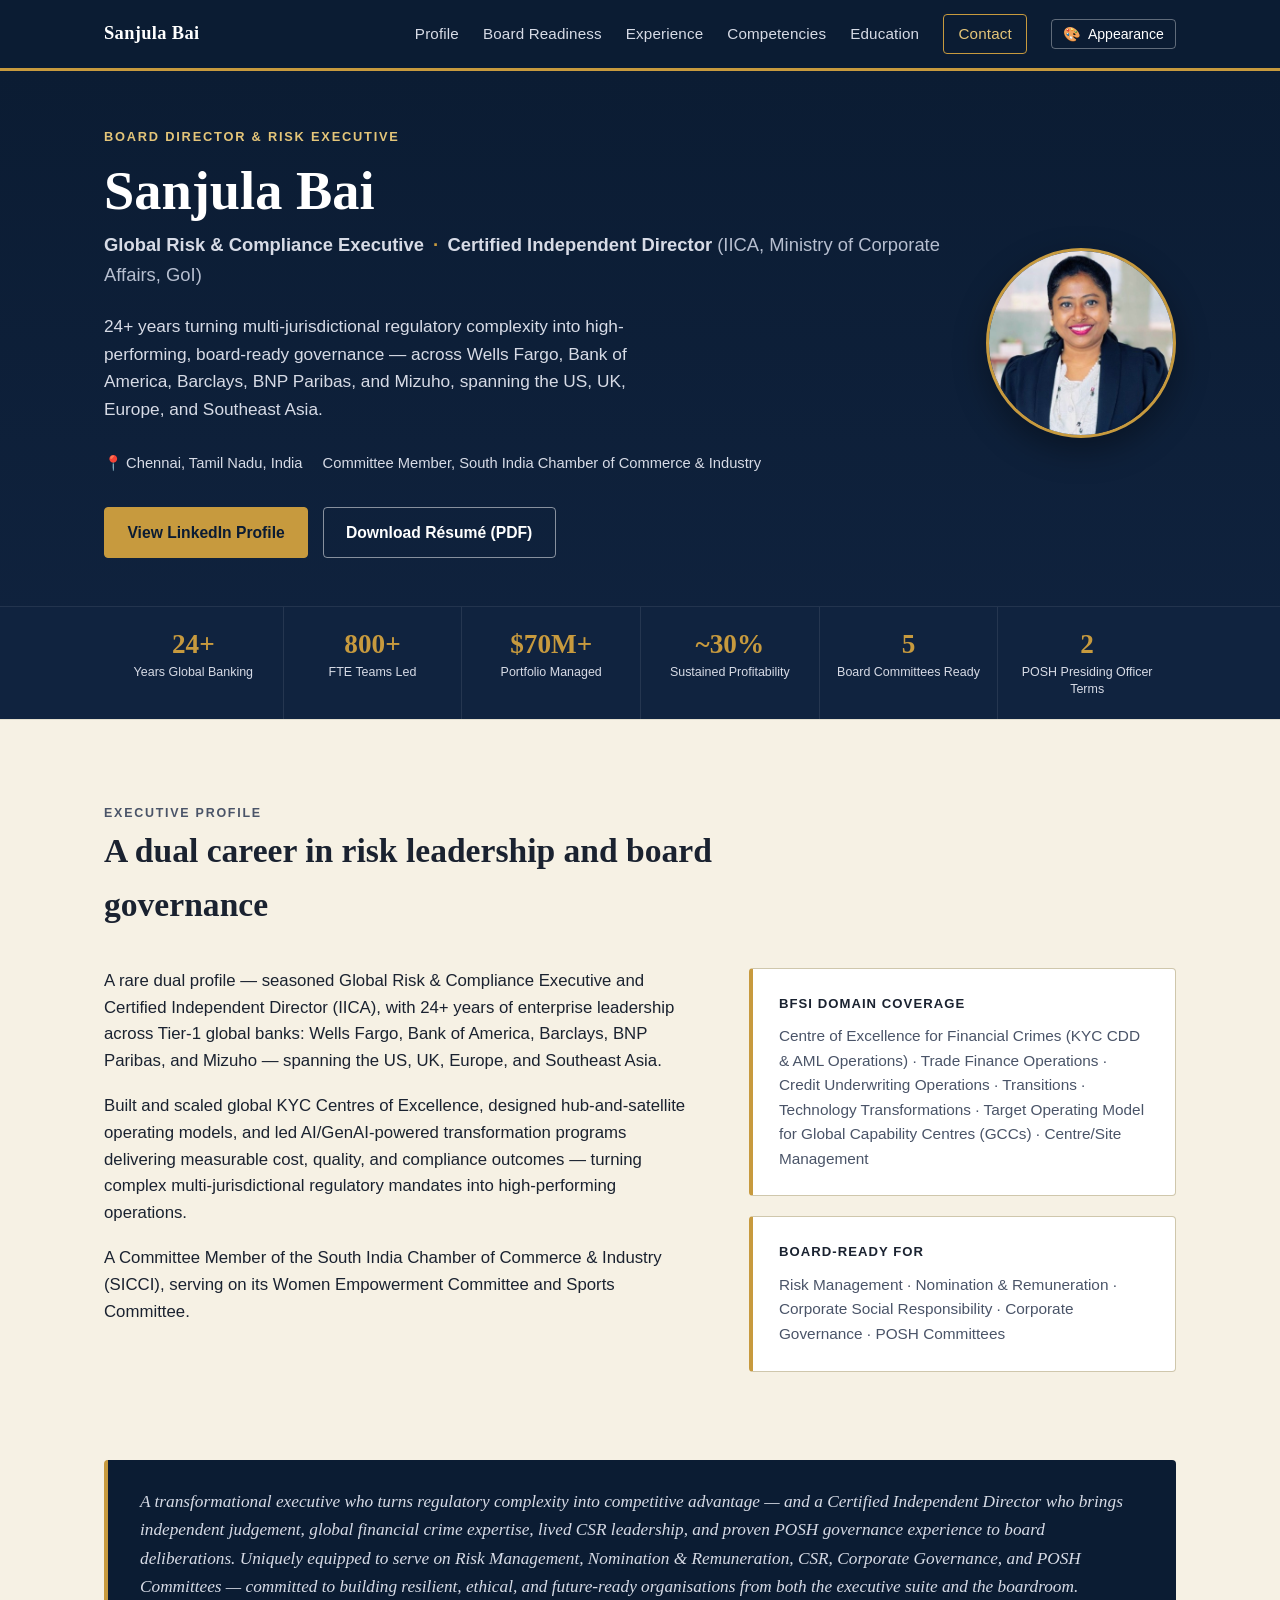
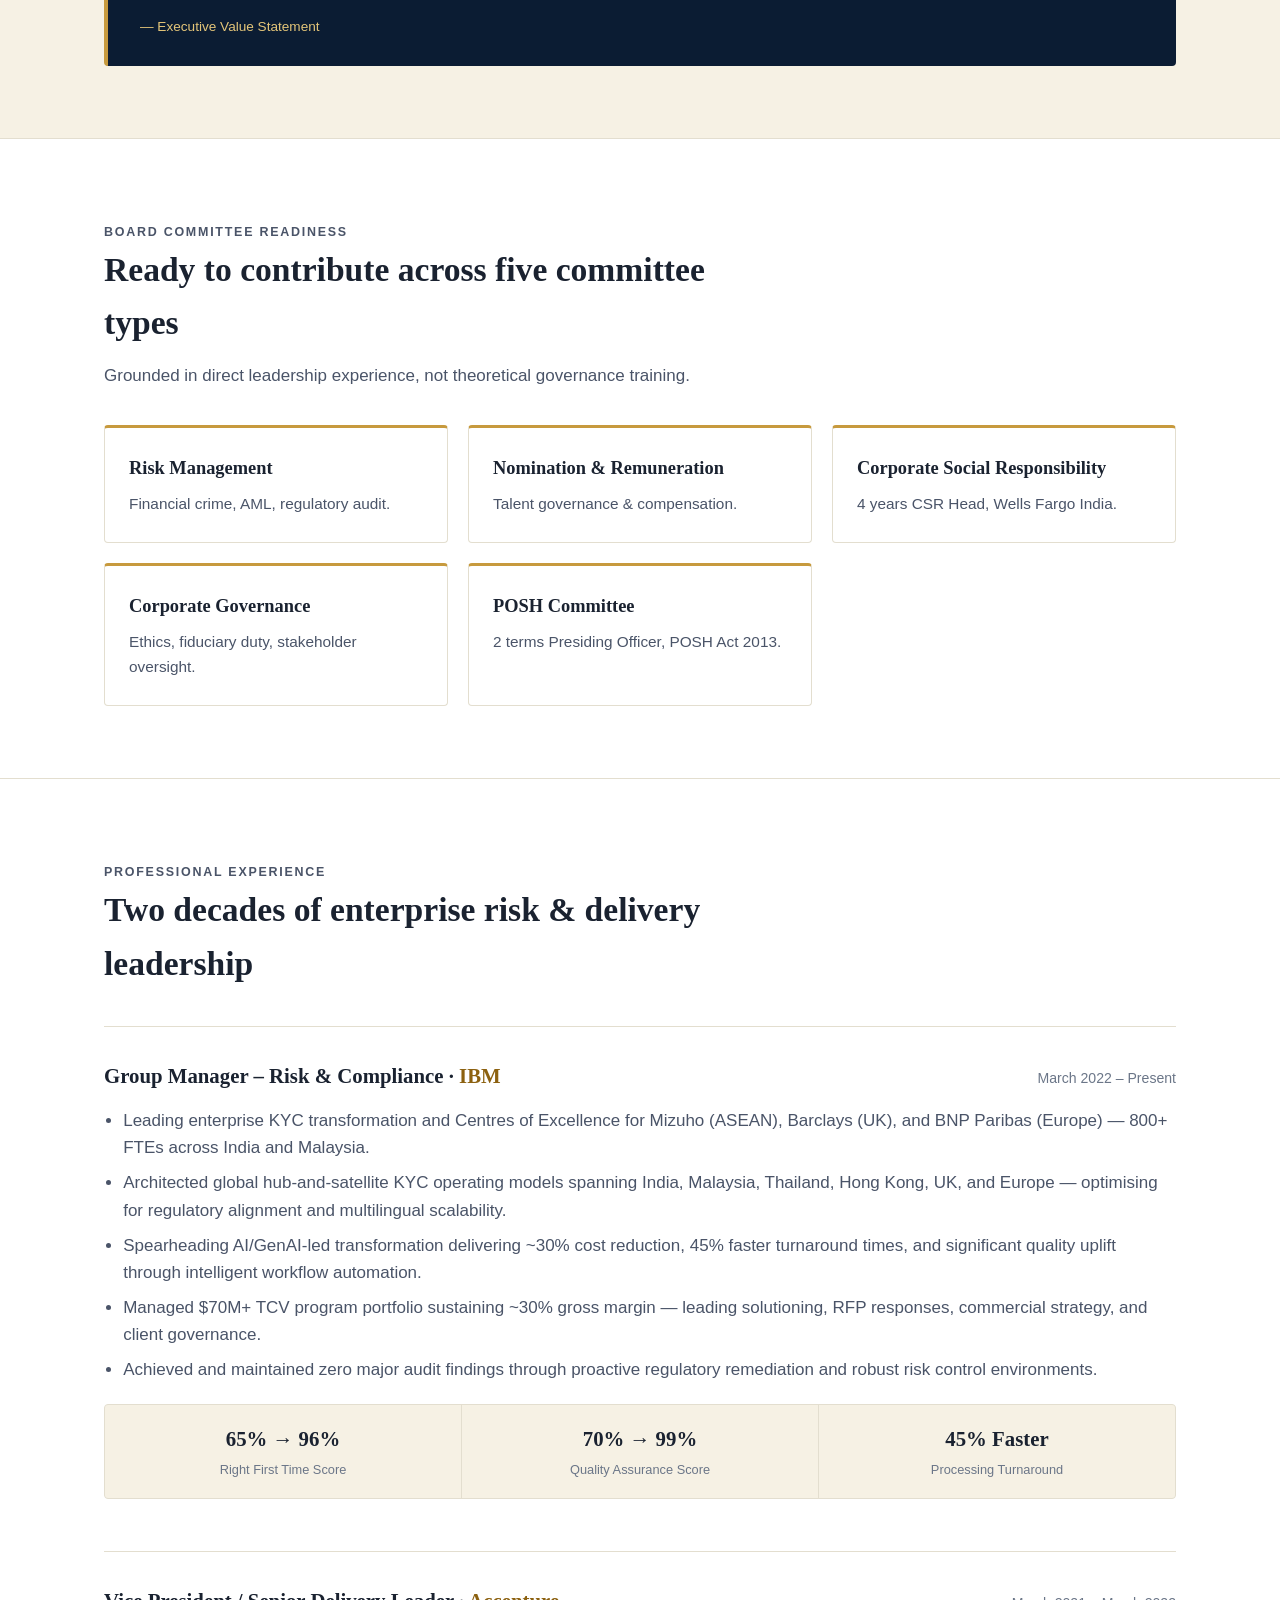
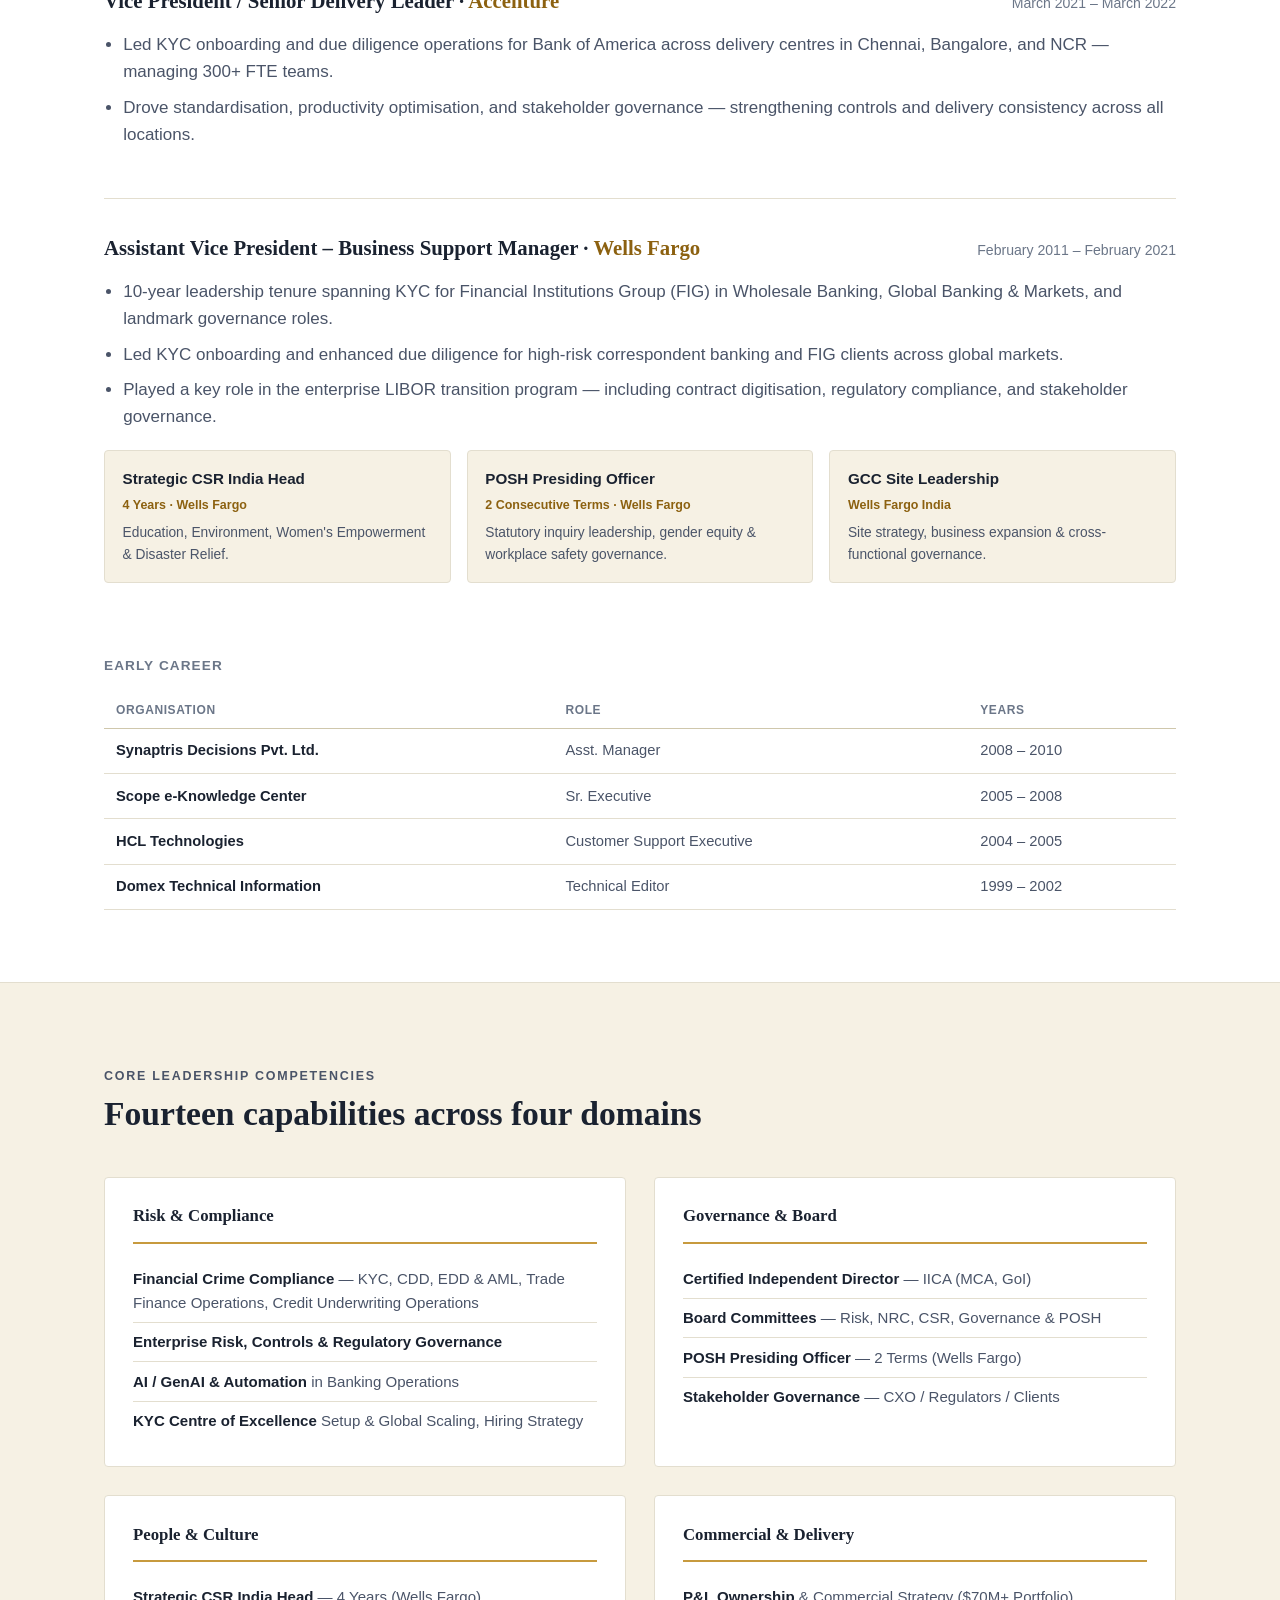
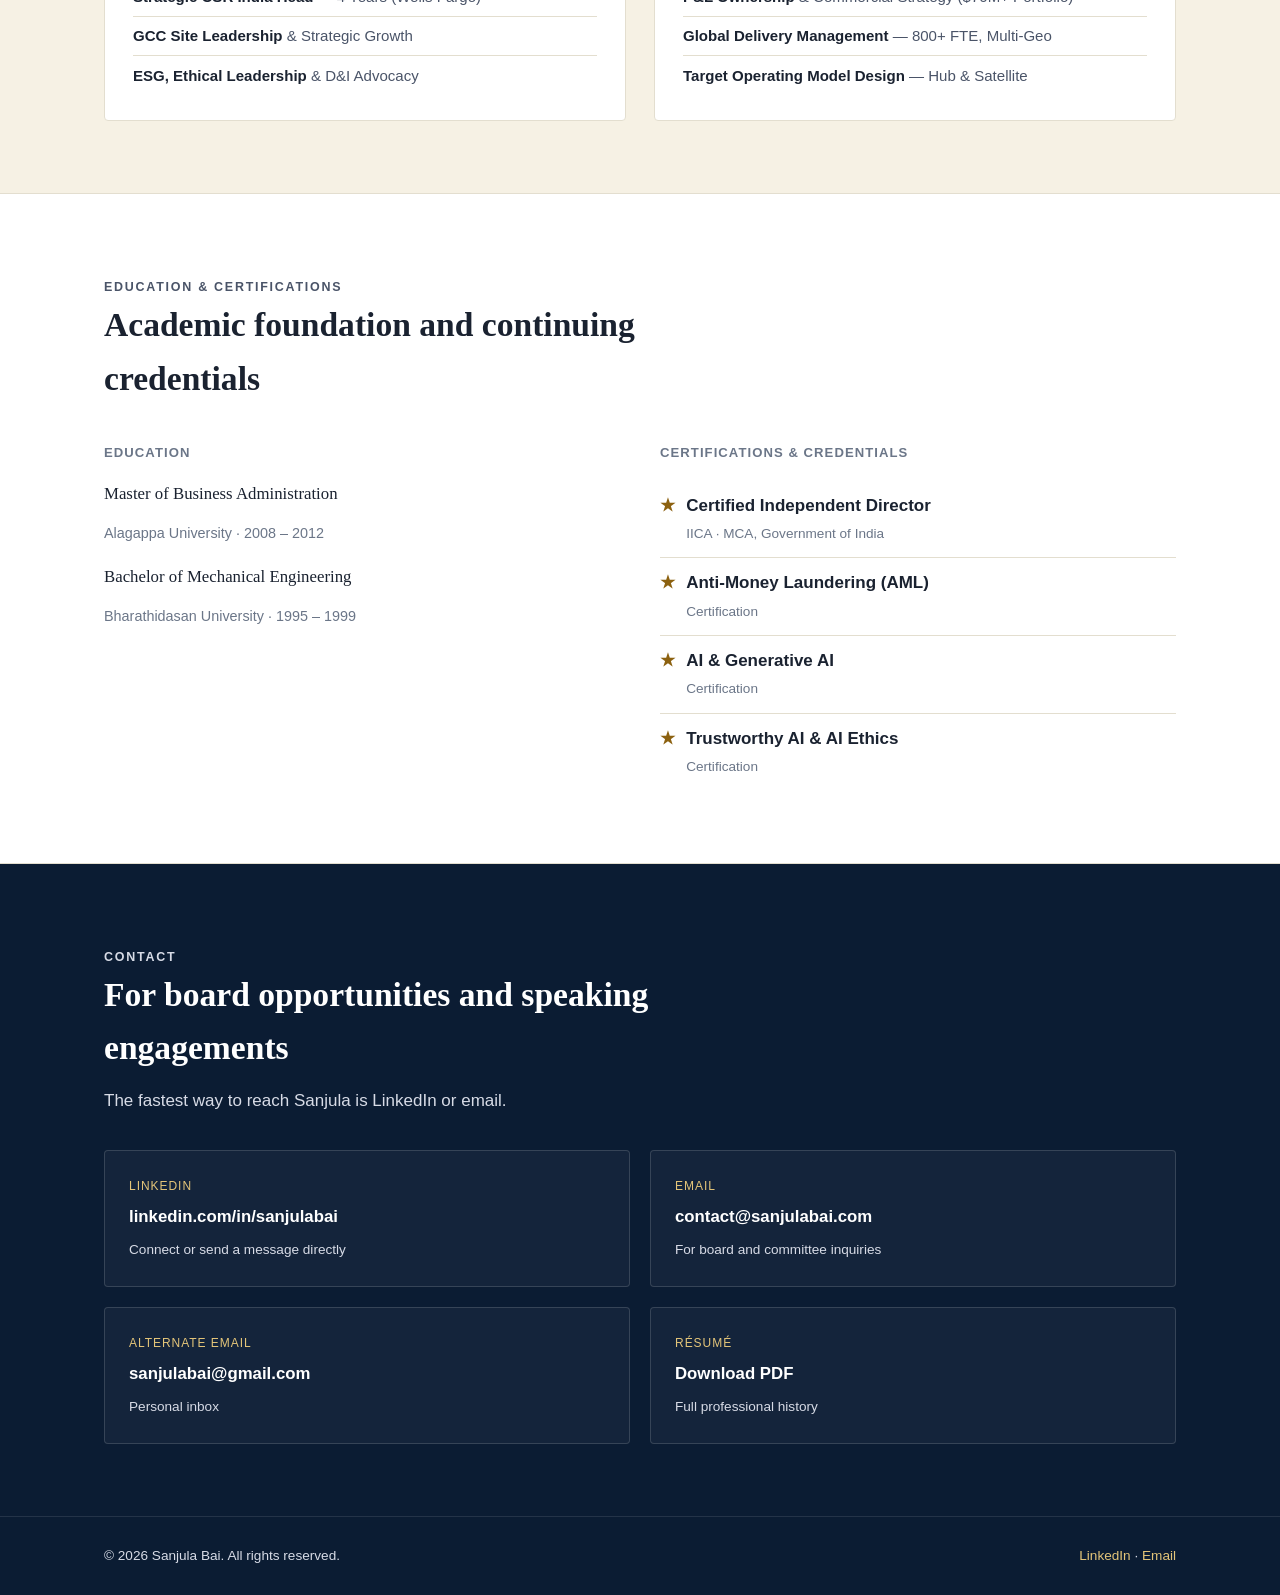
==== commit 3abe5927: "Fix dark-mode text contrast bug, add appearance panel with 7 themes and 6 fonts The site reused the " ====
--- a/index.html
+++ b/index.html
@@ -30,6 +30,17 @@
 <meta name="theme-color" content="#0b1c33">
 
 <link rel="stylesheet" href="/css/style.css">
+
+<script>
+(function () {
+  try {
+    var theme = localStorage.getItem("sb-theme");
+    var font = localStorage.getItem("sb-font");
+    if (theme) document.documentElement.setAttribute("data-theme", theme);
+    if (font) document.documentElement.setAttribute("data-font", font);
+  } catch (e) {}
+})();
+</script>
 
 <script type="application/ld+json">
 {
@@ -43,7 +54,7 @@
     "@type": "Organization",
     "name": "IBM"
   },
-  "email": "mailto:sanjulabai@gmail.com",
+  "email": "mailto:contact@sanjulabai.com",
   "sameAs": [
     "https://www.linkedin.com/in/sanjulabai/"
   ],
@@ -111,6 +122,9 @@
       <a href="#competencies">Competencies</a>
       <a href="#education">Education</a>
       <a href="#contact" class="nav-cta">Contact</a>
+      <button class="appearance-toggle" type="button" aria-haspopup="dialog" aria-controls="appearance-panel" aria-expanded="false">
+        <span aria-hidden="true">🎨</span> Appearance
+      </button>
     </nav>
   </div>
 </header>
@@ -122,7 +136,7 @@
       <div>
         <p class="hero-eyebrow">Board Director &amp; Risk Executive</p>
         <h1>Sanjula Bai</h1>
-        <p class="role-line">Global Risk &amp; Compliance Executive<span class="sep">·</span>Certified Independent Director <span style="color:var(--ink-faint); font-weight:500;">(IICA, Ministry of Corporate Affairs, GoI)</span></p>
+        <p class="role-line">Global Risk &amp; Compliance Executive<span class="sep">·</span>Certified Independent Director <span class="credential">(IICA, Ministry of Corporate Affairs, GoI)</span></p>
         <p class="positioning">24+ years turning multi-jurisdictional regulatory complexity into high-performing, board-ready governance — across Wells Fargo, Bank of America, Barclays, BNP Paribas, and Mizuho, spanning the US, UK, Europe, and Southeast Asia.</p>
         <p class="hero-meta">
           <span>📍 Chennai, Tamil Nadu, India</span>
@@ -385,10 +399,15 @@
           <span class="value">linkedin.com/in/sanjulabai</span>
           <span class="hint">Connect or send a message directly</span>
         </a>
+        <a class="contact-card" href="mailto:contact@sanjulabai.com">
+          <span class="kicker">Email</span>
+          <span class="value">contact@sanjulabai.com</span>
+          <span class="hint">For board and committee inquiries</span>
+        </a>
         <a class="contact-card" href="mailto:sanjulabai@gmail.com">
-          <span class="kicker">Email</span>
+          <span class="kicker">Alternate Email</span>
           <span class="value">sanjulabai@gmail.com</span>
-          <span class="hint">For board and committee inquiries</span>
+          <span class="hint">Personal inbox</span>
         </a>
         <a class="contact-card" href="/assets/resume/Sanjula-Bai-Resume.pdf" download>
           <span class="kicker">Résumé</span>
@@ -404,10 +423,77 @@
 <footer class="site-footer">
   <div class="wrap">
     <span>© <span id="year">2026</span> Sanjula Bai. All rights reserved.</span>
-    <span><a href="https://www.linkedin.com/in/sanjulabai/" target="_blank" rel="noopener">LinkedIn</a> · <a href="mailto:sanjulabai@gmail.com">Email</a></span>
+    <span><a href="https://www.linkedin.com/in/sanjulabai/" target="_blank" rel="noopener">LinkedIn</a> · <a href="mailto:contact@sanjulabai.com">Email</a></span>
   </div>
 </footer>
 
+<div class="appearance-panel" id="appearance-panel" role="dialog" aria-label="Appearance settings" aria-modal="false">
+  <button class="panel-close" type="button" aria-label="Close appearance settings">✕</button>
+  <h2>Appearance</h2>
+  <p class="panel-sub">Choose a theme and typeface. Saved on this device only.</p>
+
+  <fieldset>
+    <legend>Theme</legend>
+    <div class="theme-options" id="theme-options">
+      <label class="theme-option" data-theme-option="boardroom-navy-light">
+        <input type="radio" name="sb-theme" value="boardroom-navy-light">
+        <span class="swatch" style="background:#0b1c33"></span> Boardroom Navy
+      </label>
+      <label class="theme-option" data-theme-option="boardroom-navy-dark">
+        <input type="radio" name="sb-theme" value="boardroom-navy-dark">
+        <span class="swatch" style="background:#060e1c"></span> Boardroom Navy Dark
+      </label>
+      <label class="theme-option" data-theme-option="ivory-classic">
+        <input type="radio" name="sb-theme" value="ivory-classic">
+        <span class="swatch" style="background:#5c1a1a"></span> Ivory Classic
+      </label>
+      <label class="theme-option" data-theme-option="slate-graphite">
+        <input type="radio" name="sb-theme" value="slate-graphite">
+        <span class="swatch" style="background:#20262d"></span> Slate Graphite
+      </label>
+      <label class="theme-option" data-theme-option="midnight-emerald">
+        <input type="radio" name="sb-theme" value="midnight-emerald">
+        <span class="swatch" style="background:#04100b"></span> Midnight Emerald
+      </label>
+      <label class="theme-option" data-theme-option="royal-indigo">
+        <input type="radio" name="sb-theme" value="royal-indigo">
+        <span class="swatch" style="background:#0b0920"></span> Royal Indigo
+      </label>
+      <label class="theme-option" data-theme-option="warm-bronze">
+        <input type="radio" name="sb-theme" value="warm-bronze">
+        <span class="swatch" style="background:#5a3418"></span> Warm Bronze
+      </label>
+    </div>
+  </fieldset>
+
+  <fieldset>
+    <legend>Typeface</legend>
+    <div class="font-options" id="font-options">
+      <label class="font-option" data-font-option="classic-serif">
+        <span>Classic Serif</span><input type="radio" name="sb-font" value="classic-serif"><span class="sample" style="font-family:Georgia, serif;">Aa</span>
+      </label>
+      <label class="font-option" data-font-option="institutional-times">
+        <span>Institutional Times</span><input type="radio" name="sb-font" value="institutional-times"><span class="sample" style="font-family:'Times New Roman', serif;">Aa</span>
+      </label>
+      <label class="font-option" data-font-option="modern-sans">
+        <span>Modern Sans</span><input type="radio" name="sb-font" value="modern-sans"><span class="sample" style="font-family:'Segoe UI', sans-serif;">Aa</span>
+      </label>
+      <label class="font-option" data-font-option="elegant-palatino">
+        <span>Elegant Palatino</span><input type="radio" name="sb-font" value="elegant-palatino"><span class="sample" style="font-family:'Palatino Linotype', serif;">Aa</span>
+      </label>
+      <label class="font-option" data-font-option="corporate-grotesk">
+        <span>Corporate Grotesk</span><input type="radio" name="sb-font" value="corporate-grotesk"><span class="sample" style="font-family:Arial, sans-serif;">Aa</span>
+      </label>
+      <label class="font-option" data-font-option="refined-cambria">
+        <span>Refined Cambria</span><input type="radio" name="sb-font" value="refined-cambria"><span class="sample" style="font-family:Cambria, serif;">Aa</span>
+      </label>
+    </div>
+  </fieldset>
+
+  <button class="reset-btn" type="button" id="appearance-reset">Reset to default</button>
+</div>
+
 <script src="/js/main.js"></script>
+<script src="/js/theme-switcher.js"></script>
 </body>
 </html>
--- a/css/style.css
+++ b/css/style.css
@@ -1,67 +1,139 @@
 /* Sanjula Bai — board/executive profile site
-   Palette carries the résumé's navy + gold identity. Light theme is the
-   primary design target; dark theme follows prefers-color-scheme. */
+   Token architecture: every color is single-purpose.
+   "ink/bg/panel/accent" tokens are for content sections (light-on-light typography).
+   "band-*" tokens are for the always-dark brand bands (header/hero/stat-strip/contact) —
+   kept separate on purpose so a token never has to flip meaning between light and dark
+   mode (that flip was the cause of the invisible-text bug in an earlier version). */
 
 :root {
-  --navy-900: #0b1c33;
-  --navy-800: #10233f;
-  --navy-700: #16304f;
-  --gold-600: #8c6110;
-  --gold-500: #c79a3e;
-  --gold-300: #e4c579;
-  --cream-100: #f6f1e4;
-  --cream-200: #f0e7d2;
-  --paper: #ffffff;
+  --bg: #ffffff;
+  --panel: #f6f1e4;
   --ink: #1a2230;
   --ink-soft: #4a5468;
   --ink-faint: #6b7688;
   --line: #e3decf;
   --line-strong: #cfc7ac;
+
+  --band-bg: #0b1c33;
+  --band-bg-2: #10233f;
+  --band-ink: #ffffff;
+  --band-ink-soft: #d7dbe6;
+  --band-ink-faint: #b7bfd0;
+
+  --accent: #8c6110;
+  --accent-strong: #c79a3e;
+  --accent-soft: #e4c579;
+
   --focus: #0b6bcb;
 
-  --font-serif: Georgia, "Iowan Old Style", "Palatino Linotype", Palatino, "Book Antiqua", serif;
-  --font-sans: -apple-system, BlinkMacSystemFont, "Segoe UI", Roboto, "Helvetica Neue", Arial, sans-serif;
+  --font-heading: Georgia, "Iowan Old Style", "Palatino Linotype", Palatino, "Book Antiqua", serif;
+  --font-body: -apple-system, BlinkMacSystemFont, "Segoe UI", Roboto, "Helvetica Neue", Arial, sans-serif;
 
   --max-width: 1120px;
   --radius: 4px;
 }
 
+/* ---------- Auto dark mode for the default theme only ---------- */
 @media (prefers-color-scheme: dark) {
-  :root:not([data-theme="light"]) {
-    --navy-900: #060e1c;
-    --navy-800: #0c1a2e;
-    --navy-700: #142944;
-    --gold-600: #d8ac4e;
-    --gold-500: #e0b95c;
-    --gold-300: #eecf8b;
-    --cream-100: #16202f;
-    --cream-200: #1b2636;
-    --paper: #0d1520;
+  :root:not([data-theme]) {
+    --bg: #0d1520;
+    --panel: #16202f;
     --ink: #e9ecf2;
     --ink-soft: #b7c0d0;
     --ink-faint: #8a95a8;
     --line: #263043;
     --line-strong: #35415a;
+
+    --band-bg: #060e1c;
+    --band-bg-2: #0c1a2e;
+    --band-ink: #ffffff;
+    --band-ink-soft: #cfd4e0;
+    --band-ink-faint: #8fa0bb;
+
+    --accent: #d8ac4e;
+    --accent-strong: #e0b95c;
+    --accent-soft: #eecf8b;
+
     --focus: #6fb3ff;
   }
 }
 
-:root[data-theme="dark"] {
-  --navy-900: #060e1c;
-  --navy-800: #0c1a2e;
-  --navy-700: #142944;
-  --gold-600: #d8ac4e;
-  --gold-500: #e0b95c;
-  --gold-300: #eecf8b;
-  --cream-100: #16202f;
-  --cream-200: #1b2636;
-  --paper: #0d1520;
-  --ink: #e9ecf2;
-  --ink-soft: #b7c0d0;
-  --ink-faint: #8a95a8;
-  --line: #263043;
-  --line-strong: #35415a;
-  --focus: #6fb3ff;
+/* ---------- Explicit theme picks (from the appearance panel) ---------- */
+
+:root[data-theme="boardroom-navy-light"] {
+  --bg: #ffffff; --panel: #f6f1e4; --ink: #1a2230; --ink-soft: #4a5468; --ink-faint: #6b7688;
+  --line: #e3decf; --line-strong: #cfc7ac;
+  --band-bg: #0b1c33; --band-bg-2: #10233f; --band-ink: #ffffff; --band-ink-soft: #d7dbe6; --band-ink-faint: #b7bfd0;
+  --accent: #8c6110; --accent-strong: #c79a3e; --accent-soft: #e4c579;
+}
+
+:root[data-theme="boardroom-navy-dark"] {
+  --bg: #0d1520; --panel: #16202f; --ink: #e9ecf2; --ink-soft: #b7c0d0; --ink-faint: #8a95a8;
+  --line: #263043; --line-strong: #35415a;
+  --band-bg: #060e1c; --band-bg-2: #0c1a2e; --band-ink: #ffffff; --band-ink-soft: #cfd4e0; --band-ink-faint: #8fa0bb;
+  --accent: #d8ac4e; --accent-strong: #e0b95c; --accent-soft: #eecf8b;
+}
+
+:root[data-theme="ivory-classic"] {
+  --bg: #fbf7ee; --panel: #f0e6d2; --ink: #241a12; --ink-soft: #5c4a3a; --ink-faint: #7a6a5a;
+  --line: #e2d5bd; --line-strong: #cbb98f;
+  --band-bg: #5c1a1a; --band-bg-2: #712323; --band-ink: #fdf6ec; --band-ink-soft: #eaddc9; --band-ink-faint: #c9b79e;
+  --accent: #8a5a1f; --accent-strong: #e8c477; --accent-soft: #f2dca0;
+}
+
+:root[data-theme="slate-graphite"] {
+  --bg: #f5f6f7; --panel: #e9ebee; --ink: #1c2126; --ink-soft: #4b545c; --ink-faint: #6c7680;
+  --line: #d7dbe0; --line-strong: #c0c6cd;
+  --band-bg: #20262d; --band-bg-2: #2b323b; --band-ink: #ffffff; --band-ink-soft: #d3d8dd; --band-ink-faint: #a7afb8;
+  --accent: #7d5f1c; --accent-strong: #cda44a; --accent-soft: #e2c483;
+}
+
+:root[data-theme="midnight-emerald"] {
+  --bg: #0b1512; --panel: #12211c; --ink: #e8f2ee; --ink-soft: #b9cdc4; --ink-faint: #87a297;
+  --line: #1f3a30; --line-strong: #2c4e40;
+  --band-bg: #04100b; --band-bg-2: #0a1f16; --band-ink: #f2ede0; --band-ink-soft: #d9d2bd; --band-ink-faint: #a79f8a;
+  --accent: #c9a24b; --accent-strong: #d8b869; --accent-soft: #e8cf94;
+}
+
+:root[data-theme="royal-indigo"] {
+  --bg: #141227; --panel: #1d1a38; --ink: #eceaf6; --ink-soft: #c1bcd9; --ink-faint: #8f88ad;
+  --line: #2c2850; --line-strong: #3c366a;
+  --band-bg: #0b0920; --band-bg-2: #171340; --band-ink: #ffffff; --band-ink-soft: #d8d4ec; --band-ink-faint: #a9a2c9;
+  --accent: #c0a6e8; --accent-strong: #c9b3ea; --accent-soft: #dccbf2;
+}
+
+:root[data-theme="warm-bronze"] {
+  --bg: #fbf3e7; --panel: #f2e2c8; --ink: #2c1d10; --ink-soft: #5c4527; --ink-faint: #7d6540;
+  --line: #e6d2ab; --line-strong: #d1b57e;
+  --band-bg: #5a3418; --band-bg-2: #6e4322; --band-ink: #fbf1df; --band-ink-soft: #ecd8b8; --band-ink-faint: #c9ab7d;
+  --accent: #8a5a1f; --accent-strong: #e0b15c; --accent-soft: #eec685;
+}
+
+/* ---------- Font pairings (from the appearance panel) ---------- */
+
+:root[data-font="classic-serif"] {
+  --font-heading: Georgia, "Iowan Old Style", "Palatino Linotype", Palatino, "Book Antiqua", serif;
+  --font-body: -apple-system, BlinkMacSystemFont, "Segoe UI", Roboto, "Helvetica Neue", Arial, sans-serif;
+}
+:root[data-font="institutional-times"] {
+  --font-heading: "Times New Roman", Times, "Liberation Serif", serif;
+  --font-body: Arial, "Helvetica Neue", Helvetica, sans-serif;
+}
+:root[data-font="modern-sans"] {
+  --font-heading: "Segoe UI Semibold", "Segoe UI", -apple-system, BlinkMacSystemFont, Roboto, Arial, sans-serif;
+  --font-body: "Segoe UI", -apple-system, BlinkMacSystemFont, Roboto, "Helvetica Neue", Arial, sans-serif;
+}
+:root[data-font="elegant-palatino"] {
+  --font-heading: "Palatino Linotype", Palatino, Georgia, "Book Antiqua", serif;
+  --font-body: Georgia, "Iowan Old Style", "Times New Roman", serif;
+}
+:root[data-font="corporate-grotesk"] {
+  --font-heading: Arial, "Helvetica Neue", Helvetica, sans-serif;
+  --font-body: Arial, "Helvetica Neue", Helvetica, sans-serif;
+}
+:root[data-font="refined-cambria"] {
+  --font-heading: Cambria, Georgia, "Times New Roman", serif;
+  --font-body: Calibri, "Segoe UI", "Helvetica Neue", Arial, sans-serif;
 }
 
 * { box-sizing: border-box; }
@@ -72,9 +144,9 @@
 
 body {
   margin: 0;
-  background: var(--paper);
-  color: var(--ink);
-  font-family: var(--font-sans);
+  background: var(--bg);
+  color: var(--ink);
+  font-family: var(--font-body);
   font-size: 17px;
   line-height: 1.6;
   -webkit-font-smoothing: antialiased;
@@ -98,8 +170,8 @@
   position: absolute;
   left: 1rem;
   top: -3rem;
-  background: var(--navy-900);
-  color: #fff;
+  background: var(--band-bg);
+  color: var(--band-ink);
   padding: 0.6rem 1rem;
   border-radius: var(--radius);
   z-index: 100;
@@ -123,9 +195,9 @@
 /* ---------- Header / Nav ---------- */
 
 .site-header {
-  background: var(--navy-900);
-  color: #fff;
-  border-bottom: 3px solid var(--gold-500);
+  background: var(--band-bg);
+  color: var(--band-ink);
+  border-bottom: 3px solid var(--accent-strong);
 }
 
 .site-header .wrap {
@@ -137,11 +209,11 @@
 }
 
 .site-header .brand {
-  font-family: var(--font-serif);
+  font-family: var(--font-heading);
   font-weight: 700;
   font-size: 1.15rem;
   letter-spacing: 0.02em;
-  color: #fff;
+  color: var(--band-ink);
   text-decoration: none;
   white-space: nowrap;
 }
@@ -149,11 +221,11 @@
 .site-nav {
   display: flex;
   align-items: center;
-  gap: 1.75rem;
+  gap: 1.5rem;
 }
 
 .site-nav a {
-  color: #e9e2cf;
+  color: var(--band-ink-soft);
   text-decoration: none;
   font-size: 0.95rem;
   letter-spacing: 0.01em;
@@ -161,25 +233,43 @@
 
 .site-nav a:hover,
 .site-nav a:focus-visible {
-  color: var(--gold-300);
+  color: var(--accent-soft);
 }
 
 .nav-cta {
-  border: 1px solid var(--gold-500);
+  border: 1px solid var(--accent-strong);
   padding: 0.4rem 0.9rem;
   border-radius: var(--radius);
-  color: var(--gold-300) !important;
+  color: var(--accent-soft) !important;
 }
 .nav-cta:hover, .nav-cta:focus-visible {
-  background: var(--gold-500);
-  color: var(--navy-900) !important;
+  background: var(--accent-strong);
+  color: var(--band-bg) !important;
+}
+
+.appearance-toggle {
+  display: inline-flex;
+  align-items: center;
+  gap: 0.4rem;
+  background: transparent;
+  border: 1px solid rgba(255,255,255,0.35);
+  color: var(--band-ink);
+  border-radius: var(--radius);
+  padding: 0.4rem 0.7rem;
+  font-size: 0.88rem;
+  cursor: pointer;
+  font-family: var(--font-body);
+}
+.appearance-toggle:hover, .appearance-toggle:focus-visible {
+  border-color: var(--accent-strong);
+  color: var(--accent-soft);
 }
 
 .nav-toggle {
   display: none;
   background: transparent;
   border: 1px solid rgba(255,255,255,0.35);
-  color: #fff;
+  color: var(--band-ink);
   border-radius: var(--radius);
   padding: 0.4rem 0.6rem;
   font-size: 0.95rem;
@@ -192,12 +282,12 @@
     top: 68px;
     left: 0;
     right: 0;
-    background: var(--navy-900);
+    background: var(--band-bg);
     flex-direction: column;
     align-items: flex-start;
     gap: 0;
     padding: 0.5rem 1.5rem 1.25rem;
-    border-bottom: 3px solid var(--gold-500);
+    border-bottom: 3px solid var(--accent-strong);
     display: none;
   }
   .site-nav.is-open { display: flex; }
@@ -208,13 +298,14 @@
   }
   .site-header { position: relative; }
   .nav-cta { margin-top: 0.5rem; display: inline-block; }
+  .appearance-toggle { width: 100%; justify-content: center; margin-top: 0.75rem; }
 }
 
 /* ---------- Hero ---------- */
 
 .hero {
-  background: linear-gradient(180deg, var(--navy-900) 0%, var(--navy-800) 100%);
-  color: #fff;
+  background: linear-gradient(180deg, var(--band-bg) 0%, var(--band-bg-2) 100%);
+  color: var(--band-ink);
   padding: 3.5rem 0 0;
 }
 
@@ -230,35 +321,41 @@
   text-transform: uppercase;
   letter-spacing: 0.14em;
   font-size: 0.8rem;
-  color: var(--gold-300);
+  color: var(--accent-soft);
   font-weight: 600;
   margin: 0 0 0.9rem;
 }
 
 .hero h1 {
-  font-family: var(--font-serif);
+  font-family: var(--font-heading);
   font-size: clamp(2.3rem, 5vw, 3.4rem);
   line-height: 1.08;
   margin: 0 0 0.6rem;
   font-weight: 700;
+  color: var(--band-ink);
 }
 
 .hero .role-line {
   font-size: 1.15rem;
-  color: var(--cream-100);
+  color: var(--band-ink-soft);
   margin: 0 0 1.5rem;
   font-weight: 600;
 }
 
 .hero .role-line .sep {
-  color: var(--gold-500);
+  color: var(--accent-strong);
   margin: 0 0.5em;
+}
+
+.hero .role-line .credential {
+  color: var(--band-ink-faint);
+  font-weight: 500;
 }
 
 .hero p.positioning {
   max-width: 60ch;
   font-size: 1.08rem;
-  color: #d7dbe6;
+  color: var(--band-ink-soft);
   margin: 0 0 1.75rem;
 }
 
@@ -267,7 +364,7 @@
   flex-wrap: wrap;
   gap: 1.25rem;
   font-size: 0.92rem;
-  color: var(--cream-100);
+  color: var(--band-ink-soft);
   margin-bottom: 2rem;
 }
 
@@ -290,25 +387,26 @@
   text-decoration: none;
   border: 1px solid transparent;
   cursor: pointer;
+  font-family: var(--font-body);
 }
 
 .btn-gold {
-  background: var(--gold-500);
-  color: var(--navy-900);
-  border-color: var(--gold-500);
+  background: var(--accent-strong);
+  color: var(--band-bg);
+  border-color: var(--accent-strong);
 }
 .btn-gold:hover, .btn-gold:focus-visible {
-  background: var(--gold-300);
-  border-color: var(--gold-300);
+  background: var(--accent-soft);
+  border-color: var(--accent-soft);
 }
 
 .btn-outline {
   background: transparent;
-  color: #fff;
+  color: var(--band-ink);
   border-color: rgba(255,255,255,0.5);
 }
 .btn-outline:hover, .btn-outline:focus-visible {
-  border-color: #fff;
+  border-color: var(--band-ink);
   background: rgba(255,255,255,0.08);
 }
 
@@ -317,7 +415,7 @@
   height: 190px;
   border-radius: 50%;
   overflow: hidden;
-  border: 3px solid var(--gold-500);
+  border: 3px solid var(--accent-strong);
   box-shadow: 0 12px 32px rgba(0,0,0,0.35);
   flex-shrink: 0;
 }
@@ -337,7 +435,7 @@
 /* ---------- Stat strip ---------- */
 
 .stat-strip {
-  background: var(--navy-800);
+  background: var(--band-bg-2);
   border-top: 1px solid rgba(255,255,255,0.08);
 }
 
@@ -357,16 +455,16 @@
 
 .stat-strip .num {
   display: block;
-  font-family: var(--font-serif);
+  font-family: var(--font-heading);
   font-size: 1.7rem;
   font-weight: 700;
-  color: var(--gold-500);
+  color: var(--accent-strong);
   line-height: 1.1;
 }
 .stat-strip .label {
   display: block;
   font-size: 0.78rem;
-  color: var(--cream-100);
+  color: var(--band-ink-soft);
   margin-top: 0.3rem;
   line-height: 1.3;
 }
@@ -396,30 +494,24 @@
   letter-spacing: 0.14em;
   font-size: 0.78rem;
   font-weight: 700;
-  color: var(--gold-600);
+  color: var(--accent);
   margin: 0 0 0.6rem;
 }
 
 .section-head h2 {
-  font-family: var(--font-serif);
+  font-family: var(--font-heading);
   font-size: clamp(1.6rem, 3vw, 2.1rem);
   margin: 0;
-  color: var(--navy-900);
-}
-:root[data-theme="dark"] .section-head h2,
-@media (prefers-color-scheme: dark) { }
+  color: var(--ink);
+}
 
 .section-head p {
   color: var(--ink-soft);
   margin: 0.75rem 0 0;
 }
 
-section#profile, section#board, section#experience, section#competencies,
-section#education, section#contact {
-  background: var(--paper);
-}
-section#profile { background: var(--cream-100); }
-section#competencies { background: var(--cream-100); }
+section#profile { background: var(--panel); }
+section#competencies { background: var(--panel); }
 
 /* ---------- Executive profile ---------- */
 
@@ -437,9 +529,9 @@
 }
 
 .capability-panel {
-  background: var(--cream-200);
+  background: var(--bg);
   border: 1px solid var(--line-strong);
-  border-left: 4px solid var(--gold-500);
+  border-left: 4px solid var(--accent-strong);
   border-radius: var(--radius);
   padding: 1.5rem 1.6rem;
 }
@@ -448,7 +540,7 @@
   font-size: 0.82rem;
   text-transform: uppercase;
   letter-spacing: 0.08em;
-  color: var(--navy-800);
+  color: var(--ink);
   margin: 0 0 0.65rem;
 }
 .capability-panel p {
@@ -460,25 +552,26 @@
 .pull-quote {
   margin: 2.5rem 0 0;
   padding: 1.75rem 2rem;
-  background: var(--navy-900);
-  color: #f1ede0;
-  border-radius: var(--radius);
-  border-left: 4px solid var(--gold-500);
+  background: var(--band-bg);
+  color: var(--band-ink);
+  border-radius: var(--radius);
+  border-left: 4px solid var(--accent-strong);
   grid-column: 1 / -1;
 }
 .pull-quote blockquote {
   margin: 0;
-  font-family: var(--font-serif);
+  font-family: var(--font-heading);
   font-style: italic;
   font-size: 1.08rem;
   line-height: 1.65;
+  color: var(--band-ink-soft);
 }
 .pull-quote cite {
   display: block;
   margin-top: 0.9rem;
   font-style: normal;
   font-size: 0.85rem;
-  color: var(--gold-300);
+  color: var(--accent-soft);
 }
 
 @media (max-width: 820px) {
@@ -494,18 +587,18 @@
 }
 
 .committee-card {
-  background: var(--paper);
+  background: var(--bg);
   border: 1px solid var(--line);
-  border-top: 3px solid var(--gold-500);
+  border-top: 3px solid var(--accent-strong);
   border-radius: var(--radius);
   padding: 1.6rem 1.5rem;
 }
 
 .committee-card h3 {
-  font-family: var(--font-serif);
+  font-family: var(--font-heading);
   font-size: 1.15rem;
   margin: 0 0 0.55rem;
-  color: var(--navy-900);
+  color: var(--ink);
 }
 
 .committee-card p {
@@ -539,13 +632,13 @@
 }
 
 .role-title {
-  font-family: var(--font-serif);
+  font-family: var(--font-heading);
   font-size: 1.3rem;
-  color: var(--navy-900);
+  color: var(--ink);
   margin: 0;
 }
 .role-title .company {
-  color: var(--gold-600);
+  color: var(--accent);
 }
 
 .role-dates {
@@ -572,16 +665,16 @@
   margin: 1.25rem 0;
 }
 .metric-row .metric {
-  background: var(--cream-100);
+  background: var(--panel);
   padding: 1.1rem 1rem;
   text-align: center;
 }
 .metric .value {
   display: block;
-  font-family: var(--font-serif);
+  font-family: var(--font-heading);
   font-weight: 700;
   font-size: 1.3rem;
-  color: var(--navy-800);
+  color: var(--ink);
 }
 .metric .label {
   display: block;
@@ -597,7 +690,7 @@
   margin-top: 1.25rem;
 }
 .concurrent-roles .item {
-  background: var(--cream-100);
+  background: var(--panel);
   border: 1px solid var(--line);
   border-radius: var(--radius);
   padding: 1rem 1.1rem;
@@ -605,11 +698,11 @@
 .concurrent-roles h4 {
   margin: 0 0 0.25rem;
   font-size: 0.95rem;
-  color: var(--navy-800);
+  color: var(--ink);
 }
 .concurrent-roles .tenure {
   font-size: 0.78rem;
-  color: var(--gold-600);
+  color: var(--accent);
   font-weight: 600;
   display: block;
   margin-bottom: 0.4rem;
@@ -665,19 +758,19 @@
 }
 
 .competency-group {
-  background: var(--paper);
+  background: var(--bg);
   border: 1px solid var(--line);
   border-radius: var(--radius);
   padding: 1.6rem 1.75rem;
 }
 
 .competency-group h3 {
-  font-family: var(--font-serif);
+  font-family: var(--font-heading);
   font-size: 1.05rem;
-  color: var(--navy-900);
+  color: var(--ink);
   margin: 0 0 1rem;
   padding-bottom: 0.7rem;
-  border-bottom: 2px solid var(--gold-500);
+  border-bottom: 2px solid var(--accent-strong);
 }
 
 .competency-group ul {
@@ -717,9 +810,9 @@
   margin-bottom: 1.2rem;
 }
 .edu-item .degree {
-  font-family: var(--font-serif);
+  font-family: var(--font-heading);
   font-size: 1.05rem;
-  color: var(--navy-900);
+  color: var(--ink);
   margin: 0 0 0.2rem;
 }
 .edu-item .school {
@@ -739,7 +832,7 @@
 }
 .cert-list li:first-child { border-top: none; }
 .cert-list .mark {
-  color: var(--gold-600);
+  color: var(--accent);
   font-weight: 700;
 }
 .cert-list .name { font-weight: 600; color: var(--ink); display: block; }
@@ -752,16 +845,16 @@
 /* ---------- Contact ---------- */
 
 .contact-section {
-  background: var(--navy-900);
-  color: #fff;
-}
-.contact-section .section-kicker { color: var(--gold-300); }
-.contact-section .section-head h2 { color: #fff; }
-.contact-section .section-head p { color: #cfd4e0; }
+  background: var(--band-bg);
+  color: var(--band-ink);
+}
+.contact-section .section-kicker { color: var(--accent-soft); }
+.contact-section .section-head h2 { color: var(--band-ink); }
+.contact-section .section-head p { color: var(--band-ink-soft); }
 
 .contact-grid {
   display: grid;
-  grid-template-columns: repeat(3, 1fr);
+  grid-template-columns: repeat(2, 1fr);
   gap: 1.25rem;
 }
 
@@ -771,39 +864,43 @@
   border-radius: var(--radius);
   padding: 1.6rem 1.5rem;
   text-decoration: none;
-  color: #fff;
+  color: var(--band-ink);
   display: flex;
   flex-direction: column;
   gap: 0.5rem;
 }
 .contact-card:hover, .contact-card:focus-visible {
-  border-color: var(--gold-500);
+  border-color: var(--accent-strong);
   background: rgba(255,255,255,0.07);
 }
 .contact-card .kicker {
   font-size: 0.75rem;
   text-transform: uppercase;
   letter-spacing: 0.08em;
-  color: var(--gold-300);
+  color: var(--accent-soft);
 }
 .contact-card .value {
   font-size: 1.05rem;
   font-weight: 600;
+  color: var(--band-ink);
 }
 .contact-card .hint {
   font-size: 0.85rem;
-  color: #b7bfd0;
+  color: var(--band-ink-soft);
 }
 
 @media (max-width: 820px) {
   .contact-grid { grid-template-columns: 1fr; }
 }
+@media (min-width: 821px) and (max-width: 1080px) {
+  .contact-grid { grid-template-columns: repeat(2, 1fr); }
+}
 
 /* ---------- Footer ---------- */
 
 .site-footer {
-  background: var(--navy-900);
-  color: #b7bfd0;
+  background: var(--band-bg);
+  color: var(--band-ink-soft);
   border-top: 1px solid rgba(255,255,255,0.1);
   padding: 1.75rem 0;
   font-size: 0.85rem;
@@ -814,15 +911,161 @@
   justify-content: space-between;
   gap: 0.75rem;
 }
-.site-footer a { color: var(--gold-300); text-decoration: none; }
+.site-footer a { color: var(--accent-soft); text-decoration: none; }
 .site-footer a:hover, .site-footer a:focus-visible { text-decoration: underline; }
 
-/* ---------- Utility ---------- */
-
-@media (max-width: 820px) {
-  .committee-grid, .contact-grid { gap: 1rem; }
-}
+/* ---------- Appearance panel ---------- */
+
+.appearance-panel {
+  position: fixed;
+  z-index: 200;
+  right: 1.25rem;
+  bottom: 1.25rem;
+  width: min(320px, calc(100vw - 2.5rem));
+  background: var(--bg);
+  color: var(--ink);
+  border: 1px solid var(--line-strong);
+  border-radius: 10px;
+  box-shadow: 0 16px 40px rgba(0,0,0,0.28);
+  padding: 1.25rem;
+  display: none;
+  max-height: min(560px, calc(100vh - 2.5rem));
+  overflow-y: auto;
+}
+.appearance-panel.is-open { display: block; }
+
+.appearance-panel h2 {
+  font-family: var(--font-heading);
+  font-size: 1.05rem;
+  margin: 0 0 0.2rem;
+  color: var(--ink);
+}
+.appearance-panel .panel-sub {
+  font-size: 0.82rem;
+  color: var(--ink-faint);
+  margin: 0 0 1.1rem;
+}
+
+.appearance-panel fieldset {
+  border: 0;
+  padding: 0;
+  margin: 0 0 1.25rem;
+}
+.appearance-panel legend {
+  font-size: 0.75rem;
+  text-transform: uppercase;
+  letter-spacing: 0.08em;
+  color: var(--ink-faint);
+  padding: 0;
+  margin: 0 0 0.6rem;
+}
+
+.theme-options {
+  display: grid;
+  grid-template-columns: repeat(2, 1fr);
+  gap: 0.6rem;
+}
+
+.theme-option {
+  display: flex;
+  align-items: center;
+  gap: 0.5rem;
+  border: 1px solid var(--line);
+  border-radius: var(--radius);
+  padding: 0.5rem 0.6rem;
+  cursor: pointer;
+  font-size: 0.82rem;
+  background: var(--panel);
+  color: var(--ink);
+}
+.theme-option input {
+  position: absolute;
+  opacity: 0;
+  width: 1px; height: 1px;
+}
+.theme-option.is-selected,
+.theme-option:has(input:checked) {
+  border-color: var(--accent-strong);
+  outline: 2px solid var(--accent-strong);
+  outline-offset: -1px;
+}
+.theme-option .swatch {
+  width: 18px;
+  height: 18px;
+  border-radius: 50%;
+  flex-shrink: 0;
+  border: 1px solid rgba(0,0,0,0.15);
+}
+
+.font-options {
+  display: flex;
+  flex-direction: column;
+  gap: 0.45rem;
+}
+.font-option {
+  display: flex;
+  align-items: center;
+  justify-content: space-between;
+  gap: 0.5rem;
+  border: 1px solid var(--line);
+  border-radius: var(--radius);
+  padding: 0.5rem 0.7rem;
+  cursor: pointer;
+  font-size: 0.85rem;
+  background: var(--panel);
+  color: var(--ink);
+}
+.font-option input {
+  position: absolute;
+  opacity: 0;
+  width: 1px; height: 1px;
+}
+.font-option.is-selected,
+.font-option:has(input:checked) {
+  border-color: var(--accent-strong);
+  outline: 2px solid var(--accent-strong);
+  outline-offset: -1px;
+}
+.font-option .sample {
+  font-size: 0.95rem;
+}
+
+.appearance-panel .reset-btn {
+  width: 100%;
+  padding: 0.55rem;
+  border-radius: var(--radius);
+  border: 1px solid var(--line-strong);
+  background: transparent;
+  color: var(--ink-soft);
+  font-size: 0.82rem;
+  cursor: pointer;
+  font-family: var(--font-body);
+}
+.appearance-panel .reset-btn:hover,
+.appearance-panel .reset-btn:focus-visible {
+  border-color: var(--accent);
+  color: var(--ink);
+}
+
+.appearance-panel .panel-close {
+  position: absolute;
+  top: 0.7rem;
+  right: 0.7rem;
+  background: transparent;
+  border: 0;
+  font-size: 1.1rem;
+  line-height: 1;
+  cursor: pointer;
+  color: var(--ink-faint);
+  padding: 0.3rem;
+}
+.appearance-panel .panel-close:hover,
+.appearance-panel .panel-close:focus-visible {
+  color: var(--ink);
+}
+
+/* ---------- Print ---------- */
 
 @media print {
-  .site-header, .nav-toggle, .contact-section .btn, .hero-actions { display: none; }
-}
+  .site-header, .nav-toggle, .contact-section .btn, .hero-actions, .appearance-panel, .appearance-toggle { display: none; }
+}
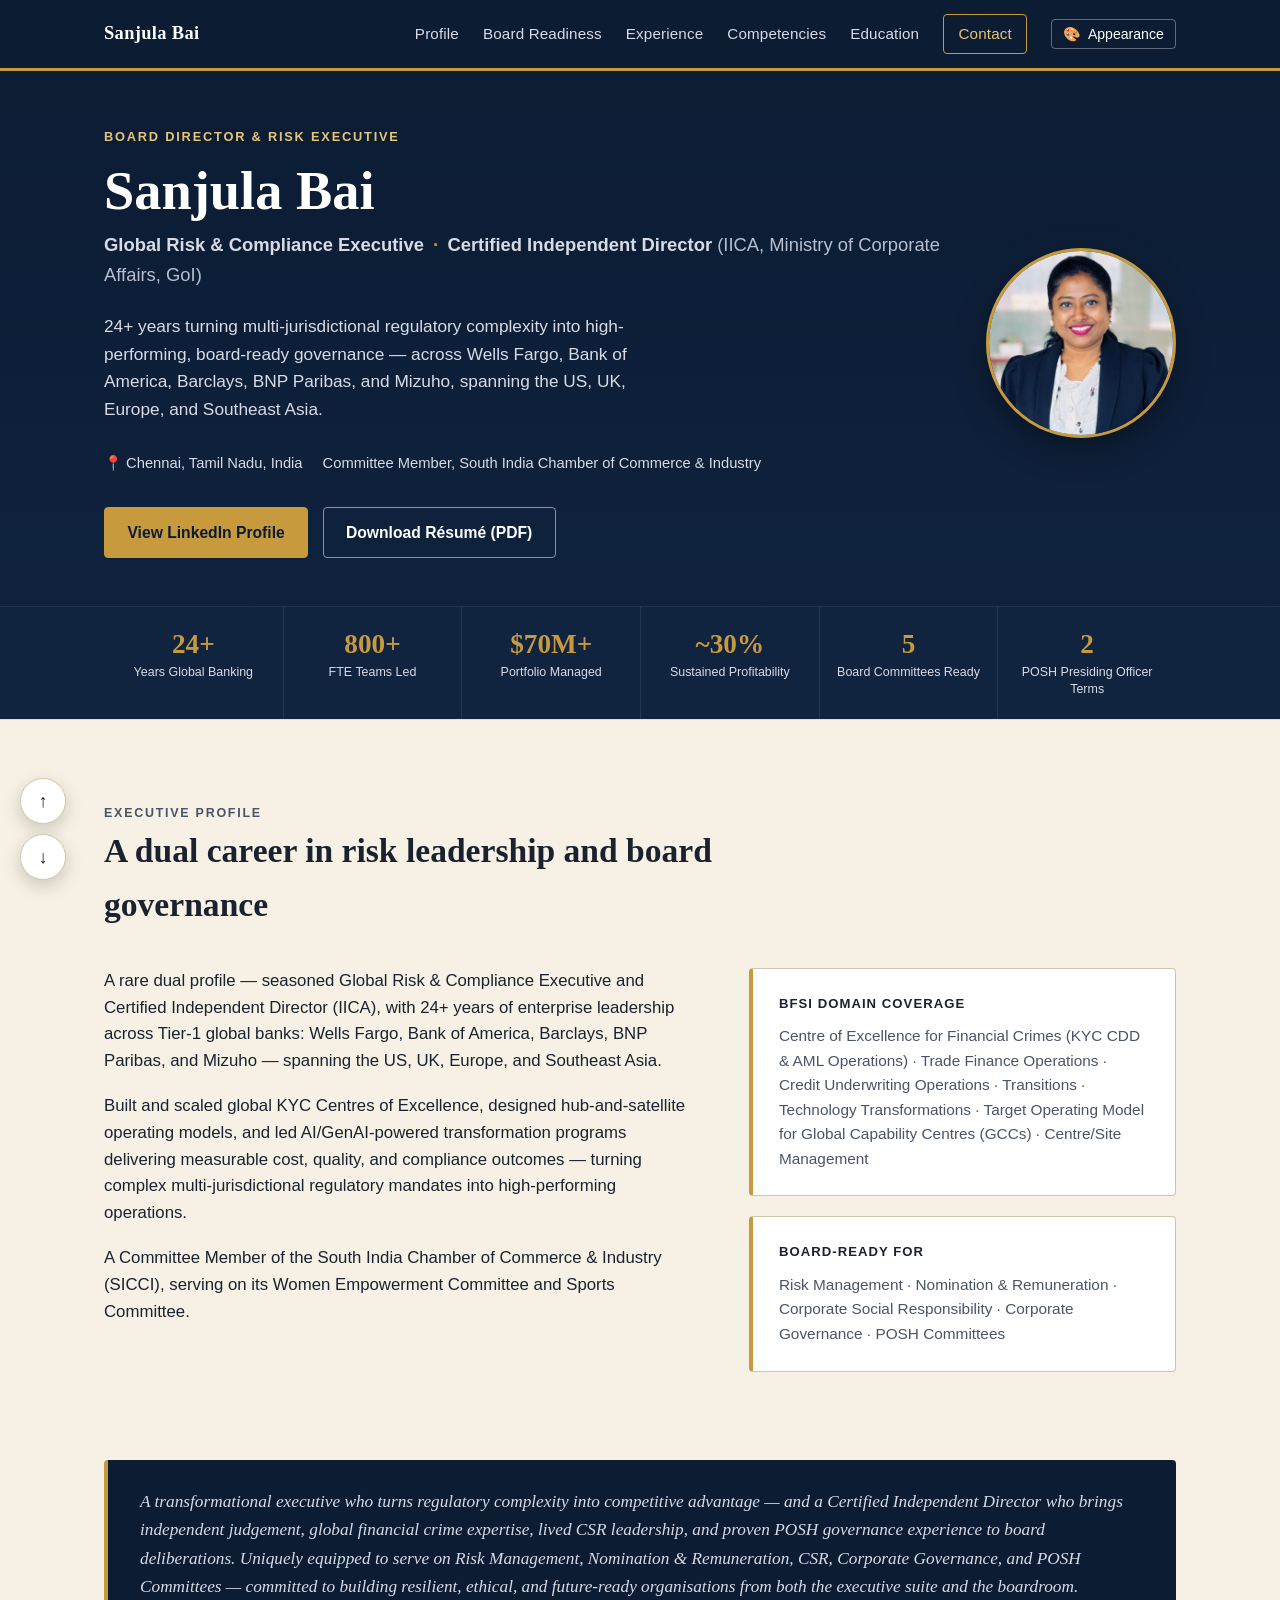
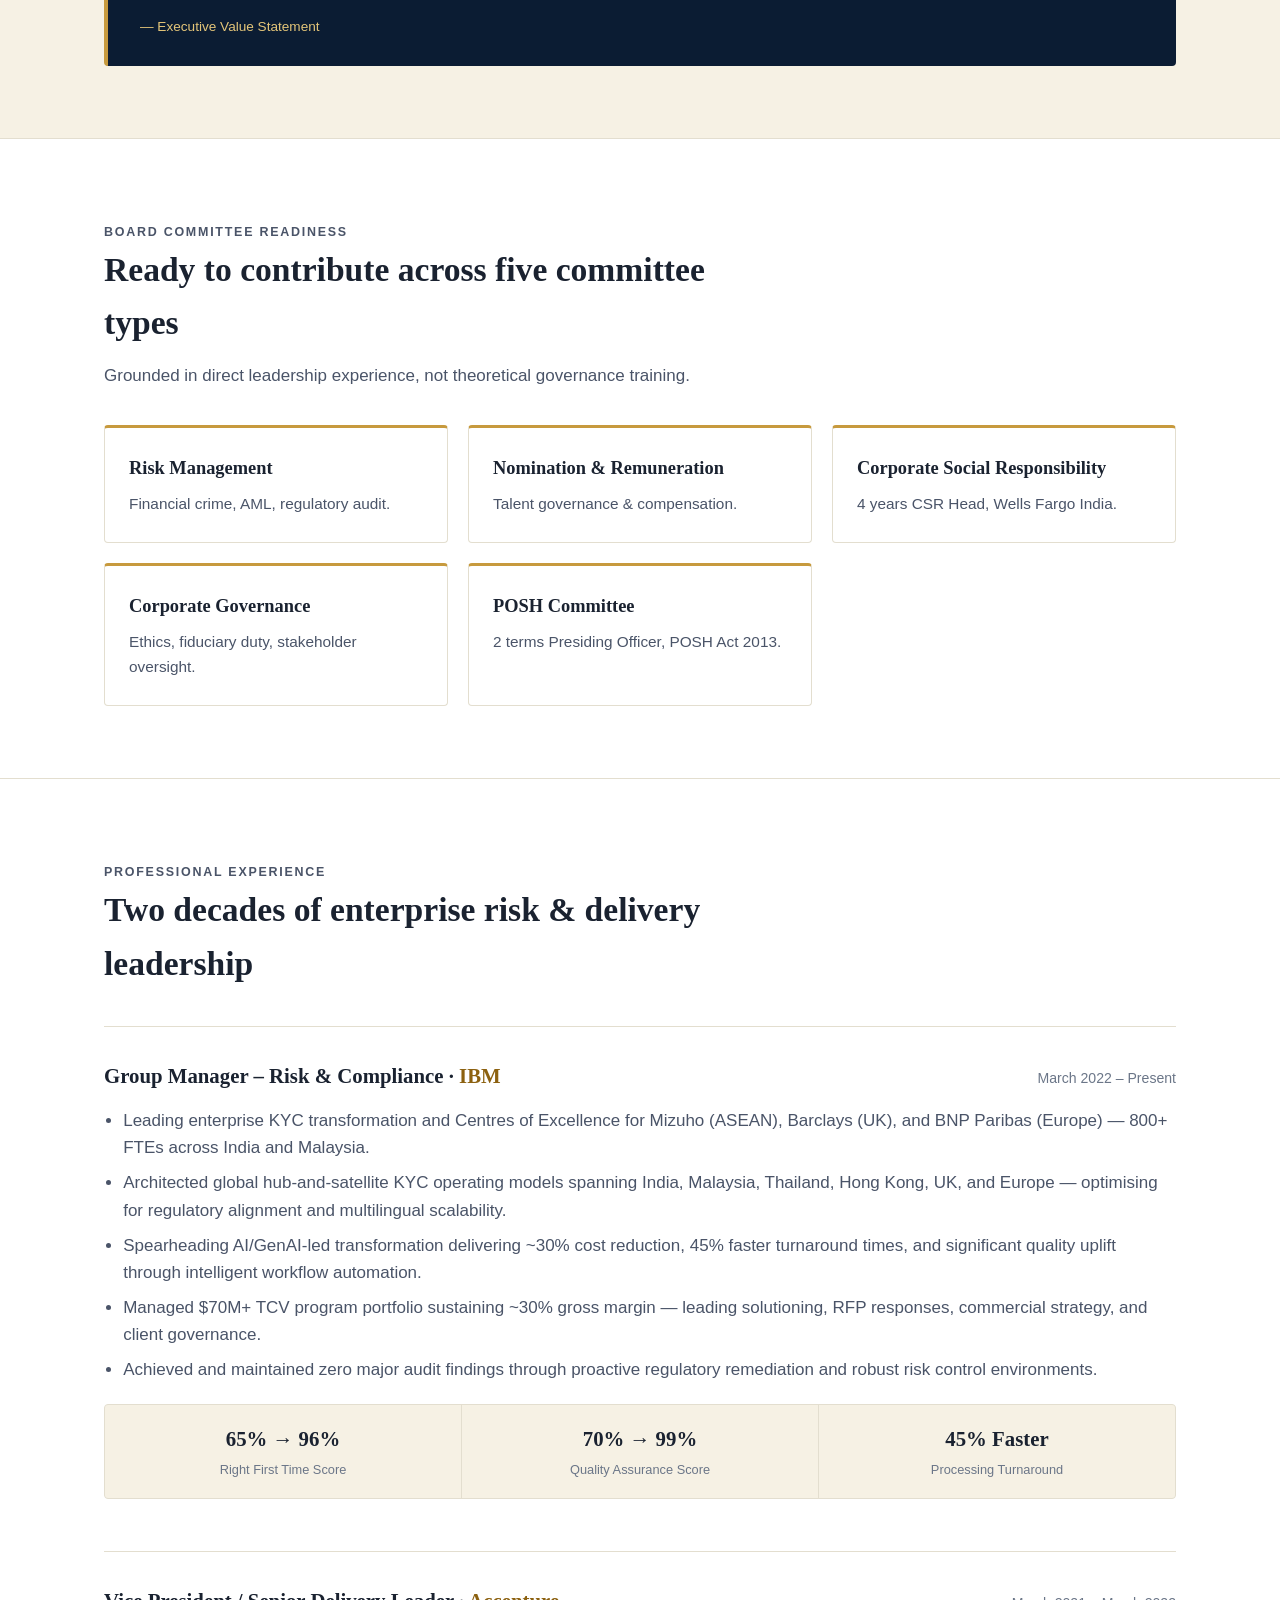
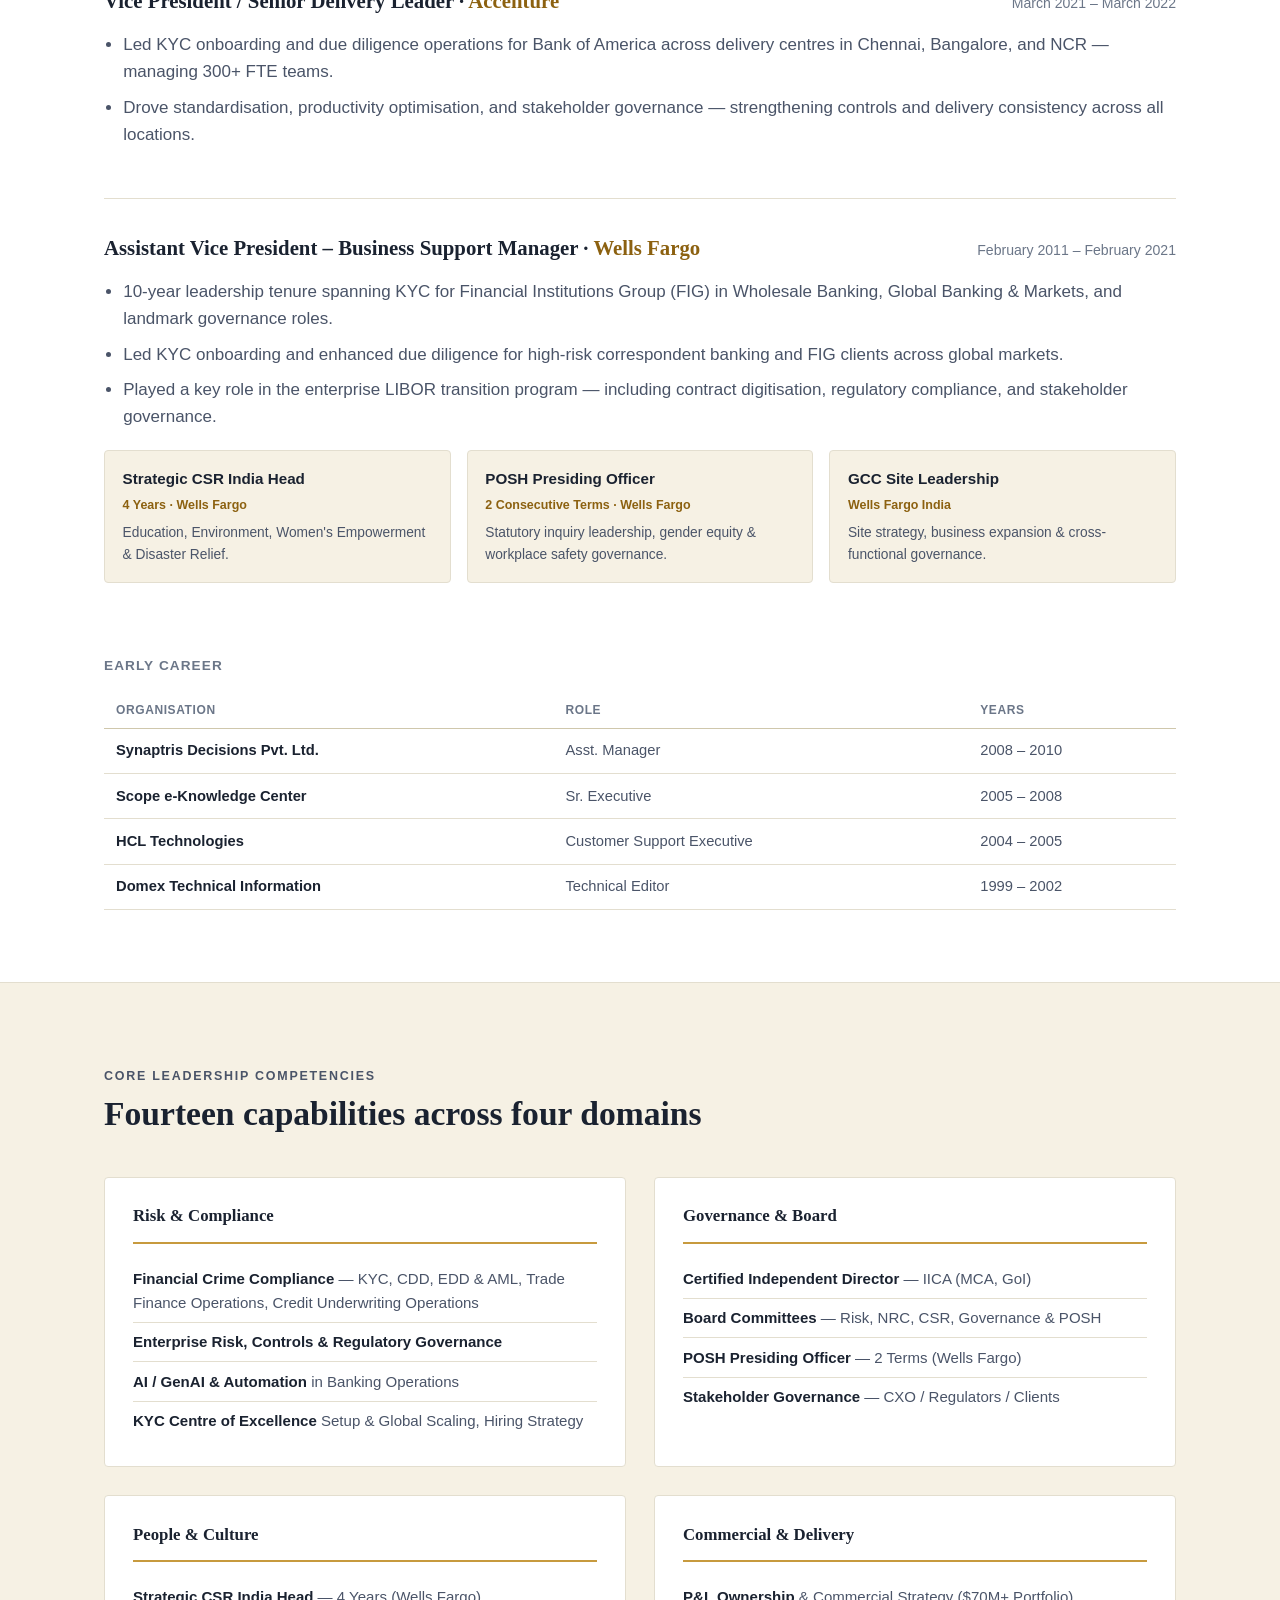
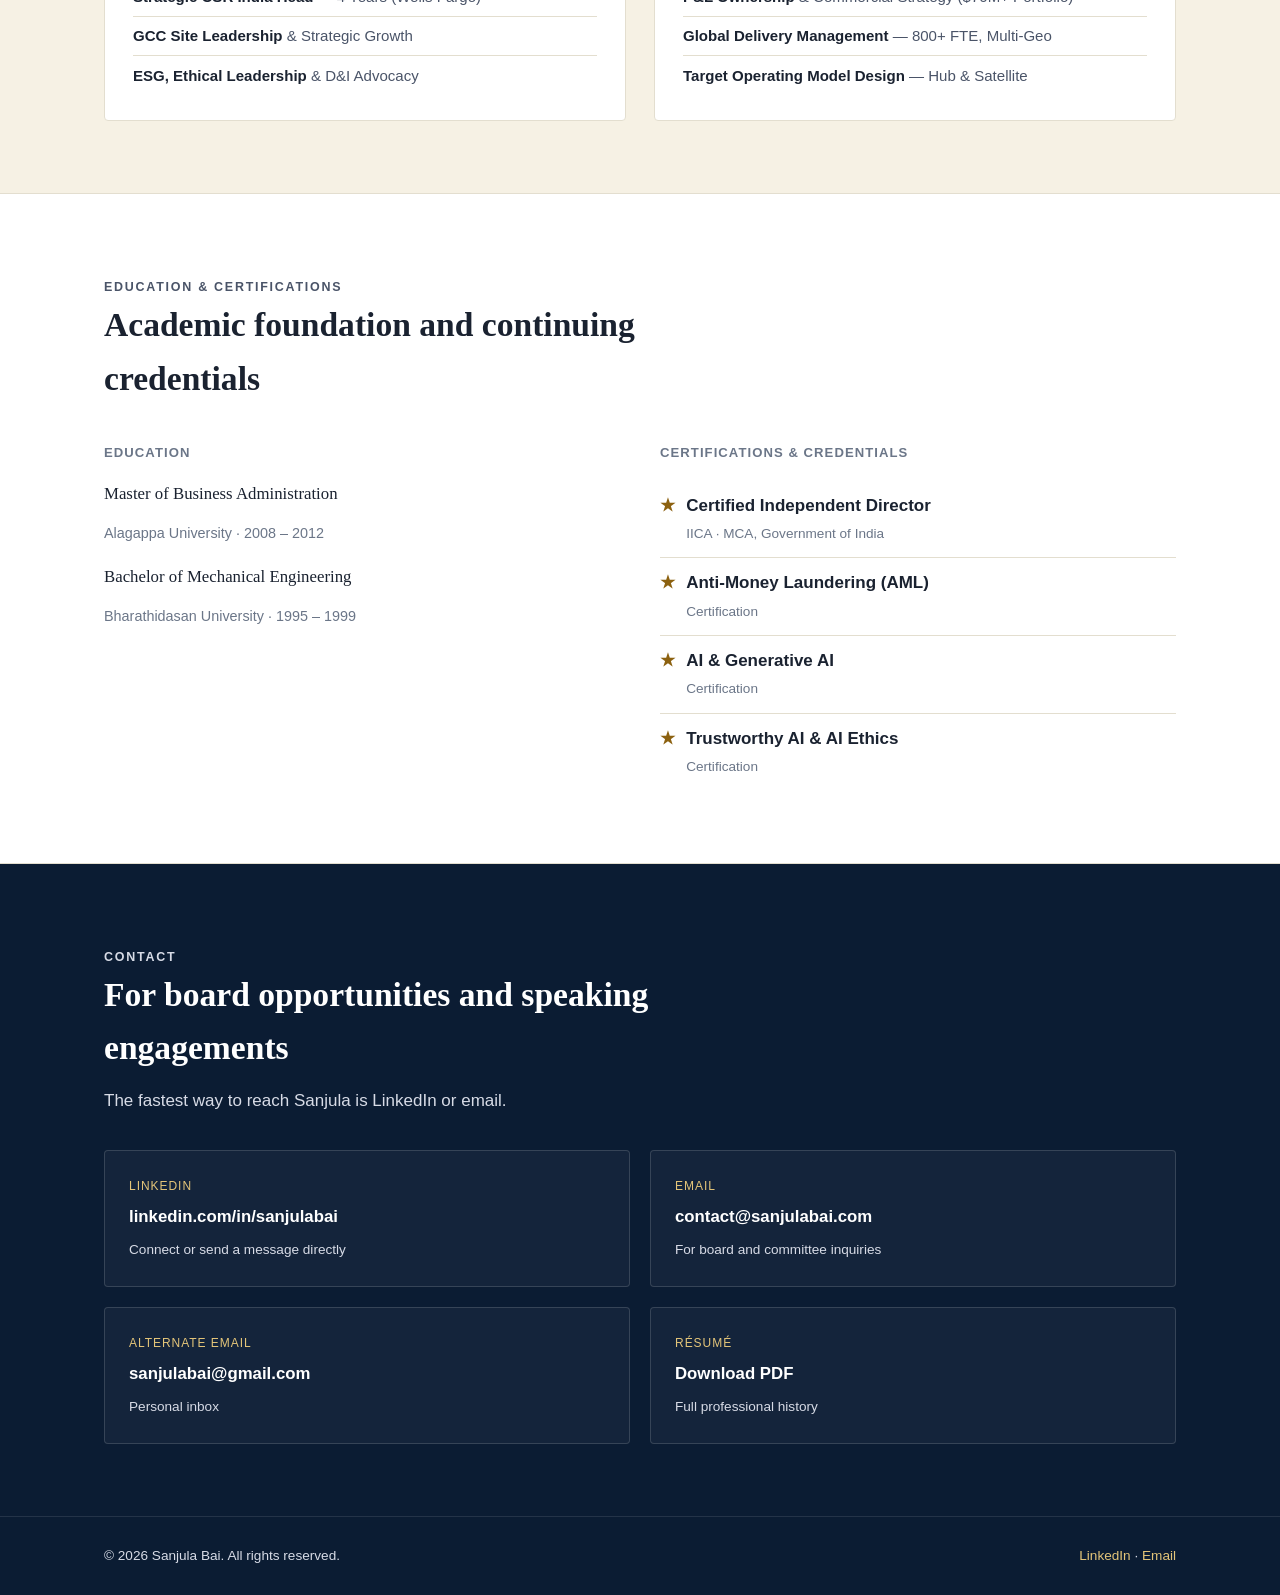
==== commit e2e87442: "Add résumé-download toggle and scroll-to-top/bottom buttons Site settings admin page now has a secon" ====
--- a/index.html
+++ b/index.html
@@ -29,7 +29,7 @@
 <link rel="apple-touch-icon" href="/assets/img/apple-touch-icon.png">
 <meta name="theme-color" content="#0b1c33">
 
-<link rel="stylesheet" href="/css/style.css">
+<link rel="stylesheet" href="/css/style.css?v=5">
 
 <script>
 (function () {
@@ -144,7 +144,7 @@
         </p>
         <div class="hero-actions">
           <a class="btn btn-gold" href="https://www.linkedin.com/in/sanjulabai/" target="_blank" rel="noopener">View LinkedIn Profile</a>
-          <a class="btn btn-outline" href="/assets/resume/Sanjula-Bai-Resume.pdf" download>Download Résumé (PDF)</a>
+          <a class="btn btn-outline" href="/assets/resume/Sanjula-Bai-Resume.pdf" download data-resume-link>Download Résumé (PDF)</a>
         </div>
       </div>
       <div class="hero-photo">
@@ -409,10 +409,10 @@
           <span class="value">sanjulabai@gmail.com</span>
           <span class="hint">Personal inbox</span>
         </a>
-        <a class="contact-card" href="/assets/resume/Sanjula-Bai-Resume.pdf" download>
+        <a class="contact-card" href="/assets/resume/Sanjula-Bai-Resume.pdf" download data-resume-link>
           <span class="kicker">Résumé</span>
           <span class="value">Download PDF</span>
-          <span class="hint">Full professional history</span>
+          <span class="hint" data-resume-hint>Full professional history</span>
         </a>
       </div>
     </div>
@@ -427,6 +427,15 @@
   </div>
 </footer>
 
+<div class="scroll-nav" id="scroll-nav">
+  <button type="button" class="scroll-btn scroll-top" id="scroll-top-btn" aria-label="Scroll to top of page">
+    <span aria-hidden="true">↑</span>
+  </button>
+  <button type="button" class="scroll-btn scroll-bottom" id="scroll-bottom-btn" aria-label="Scroll to contact section">
+    <span aria-hidden="true">↓</span>
+  </button>
+</div>
+
 <div class="appearance-panel" id="appearance-panel" role="dialog" aria-label="Appearance settings" aria-modal="false">
   <button class="panel-close" type="button" aria-label="Close appearance settings">✕</button>
   <h2>Appearance</h2>
@@ -493,7 +502,7 @@
   <button class="reset-btn" type="button" id="appearance-reset">Reset to default</button>
 </div>
 
-<script src="/js/main.js"></script>
-<script src="/js/theme-switcher.js"></script>
+<script src="/js/main.js?v=4"></script>
+<script src="/js/theme-switcher.js?v=5"></script>
 </body>
 </html>
--- a/css/style.css
+++ b/css/style.css
@@ -410,6 +410,16 @@
   background: rgba(255,255,255,0.08);
 }
 
+[data-resume-link].is-disabled {
+  opacity: 0.55;
+  cursor: not-allowed;
+}
+[data-resume-link].is-disabled:hover,
+[data-resume-link].is-disabled:focus-visible {
+  border-color: inherit;
+  background: inherit;
+}
+
 .hero-photo {
   width: 190px;
   height: 190px;
@@ -913,6 +923,56 @@
 }
 .site-footer a { color: var(--accent-soft); text-decoration: none; }
 .site-footer a:hover, .site-footer a:focus-visible { text-decoration: underline; }
+
+/* ---------- Scroll nav (back-to-top / jump-to-contact) ---------- */
+
+.scroll-nav {
+  position: fixed;
+  z-index: 190;
+  left: 1.25rem;
+  bottom: 1.25rem;
+  display: flex;
+  flex-direction: column;
+  gap: 0.6rem;
+}
+
+.scroll-btn {
+  width: 46px;
+  height: 46px;
+  border-radius: 50%;
+  border: 1px solid var(--line-strong);
+  background: var(--bg);
+  color: var(--ink);
+  font-size: 1.15rem;
+  line-height: 1;
+  cursor: pointer;
+  box-shadow: 0 6px 18px rgba(0,0,0,0.18);
+  display: flex;
+  align-items: center;
+  justify-content: center;
+  transition: opacity 0.15s ease, transform 0.15s ease, visibility 0.15s ease;
+  opacity: 1;
+  transform: translateY(0);
+}
+.scroll-btn:hover, .scroll-btn:focus-visible {
+  border-color: var(--accent-strong);
+  color: var(--accent);
+}
+.scroll-btn.is-hidden {
+  opacity: 0;
+  pointer-events: none;
+  transform: translateY(8px);
+}
+
+@media (max-width: 760px) {
+  .scroll-nav { left: 0.85rem; bottom: 0.85rem; }
+  .scroll-btn { width: 50px; height: 50px; font-size: 1.3rem; }
+  .scroll-nav.is-panel-open { opacity: 0; pointer-events: none; }
+}
+
+@media print {
+  .scroll-nav { display: none; }
+}
 
 /* ---------- Appearance panel ---------- */
 
